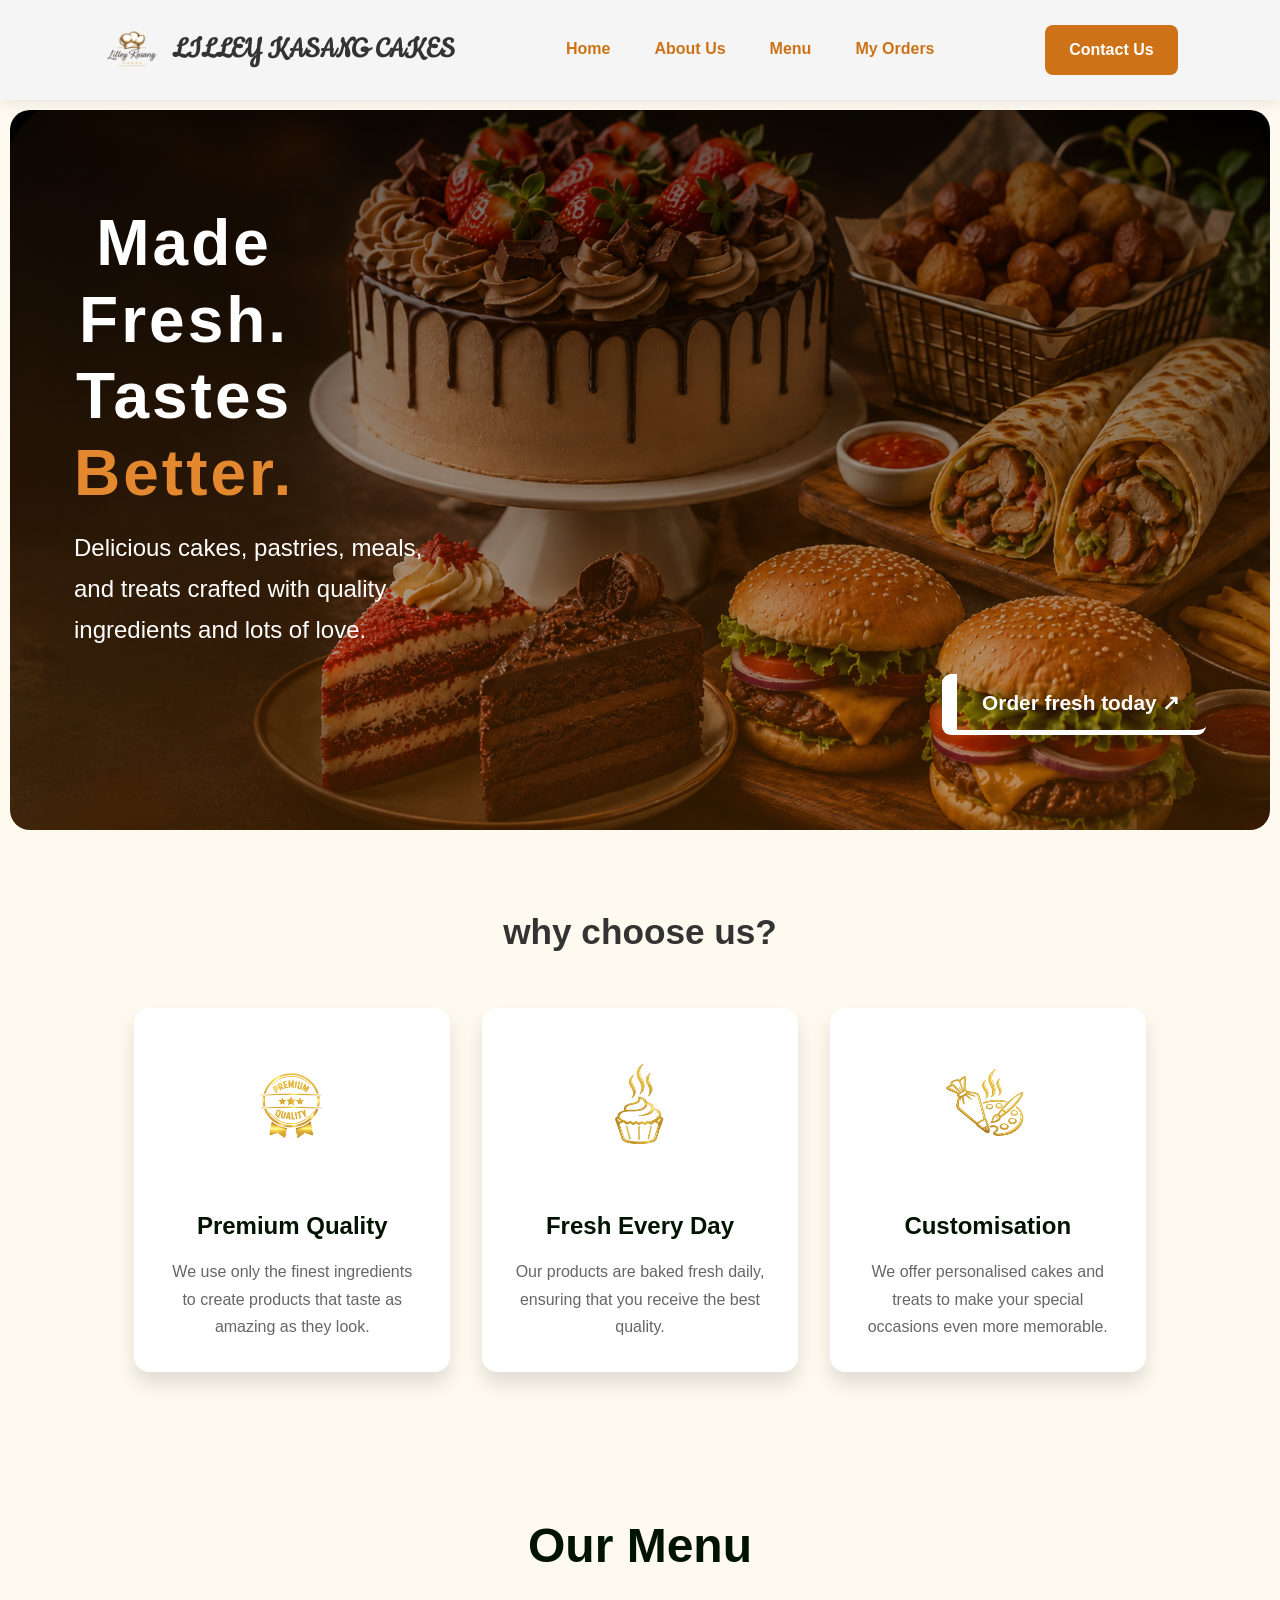
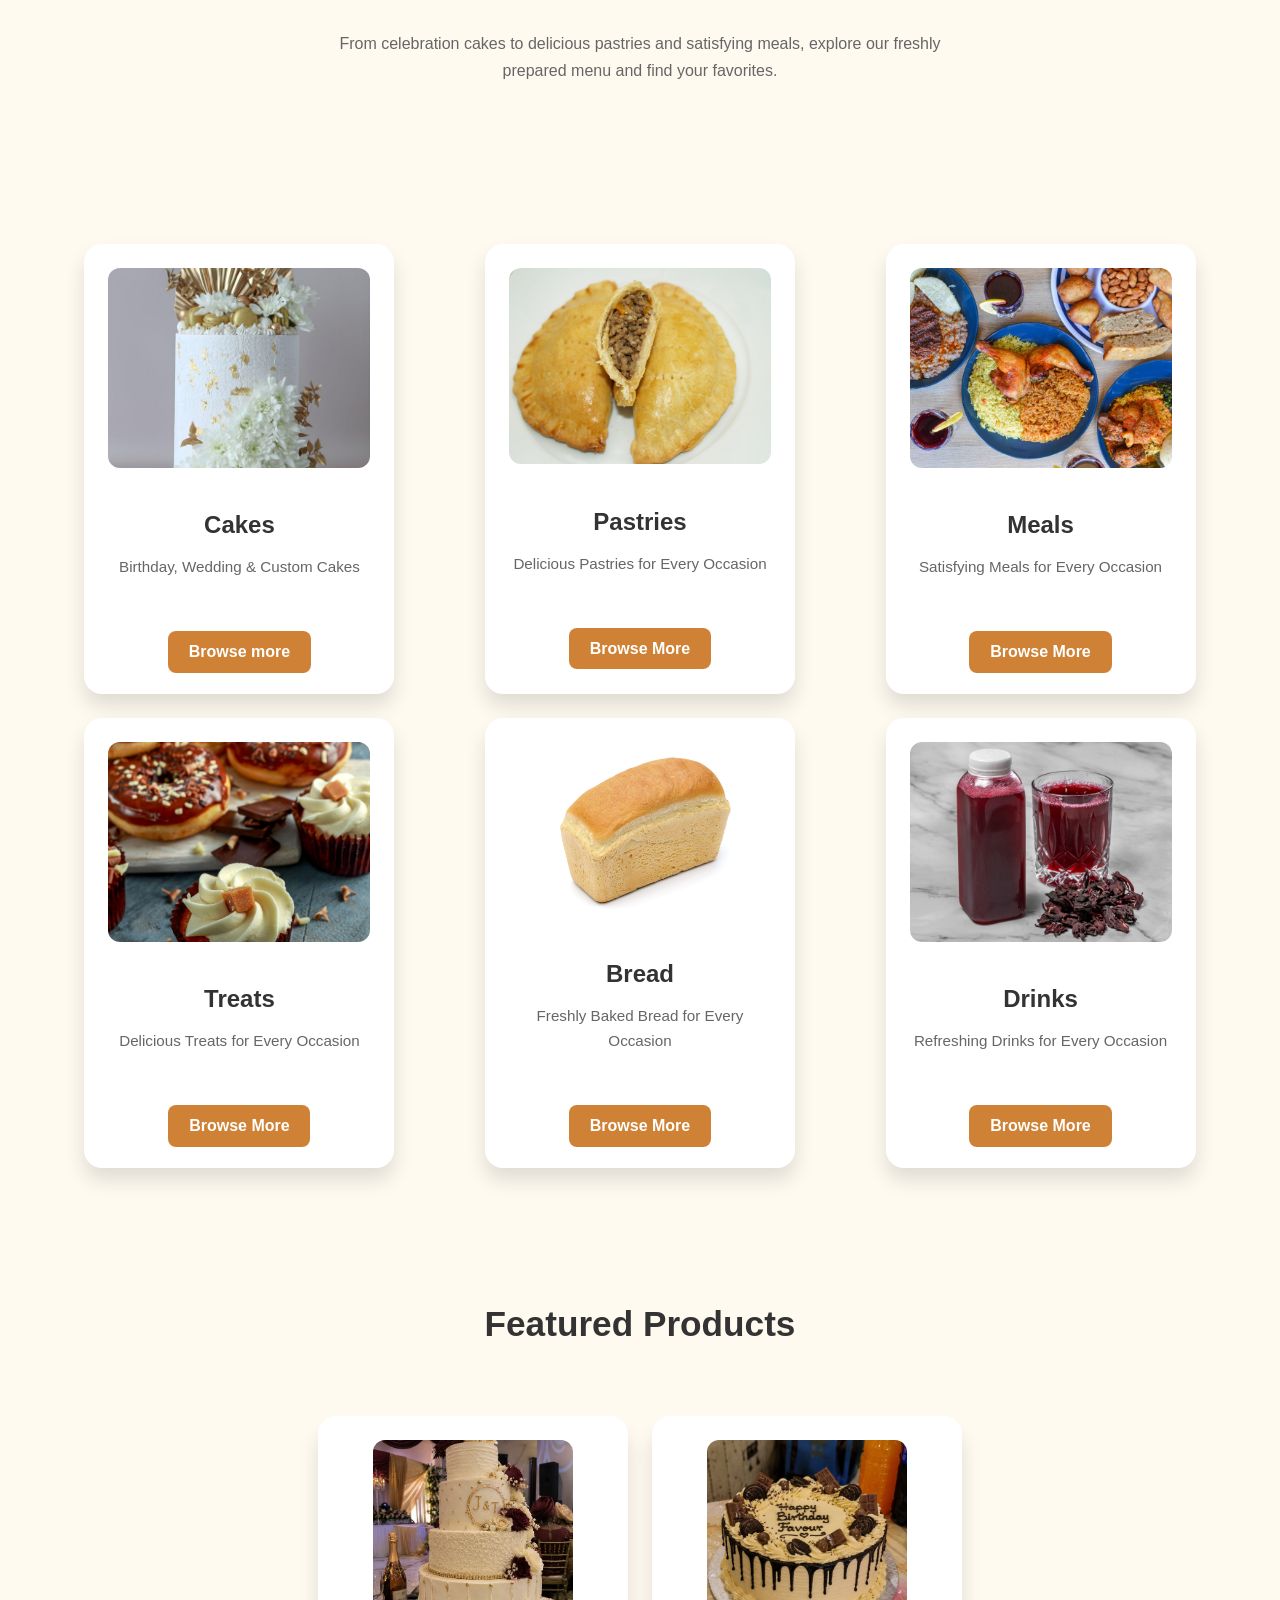
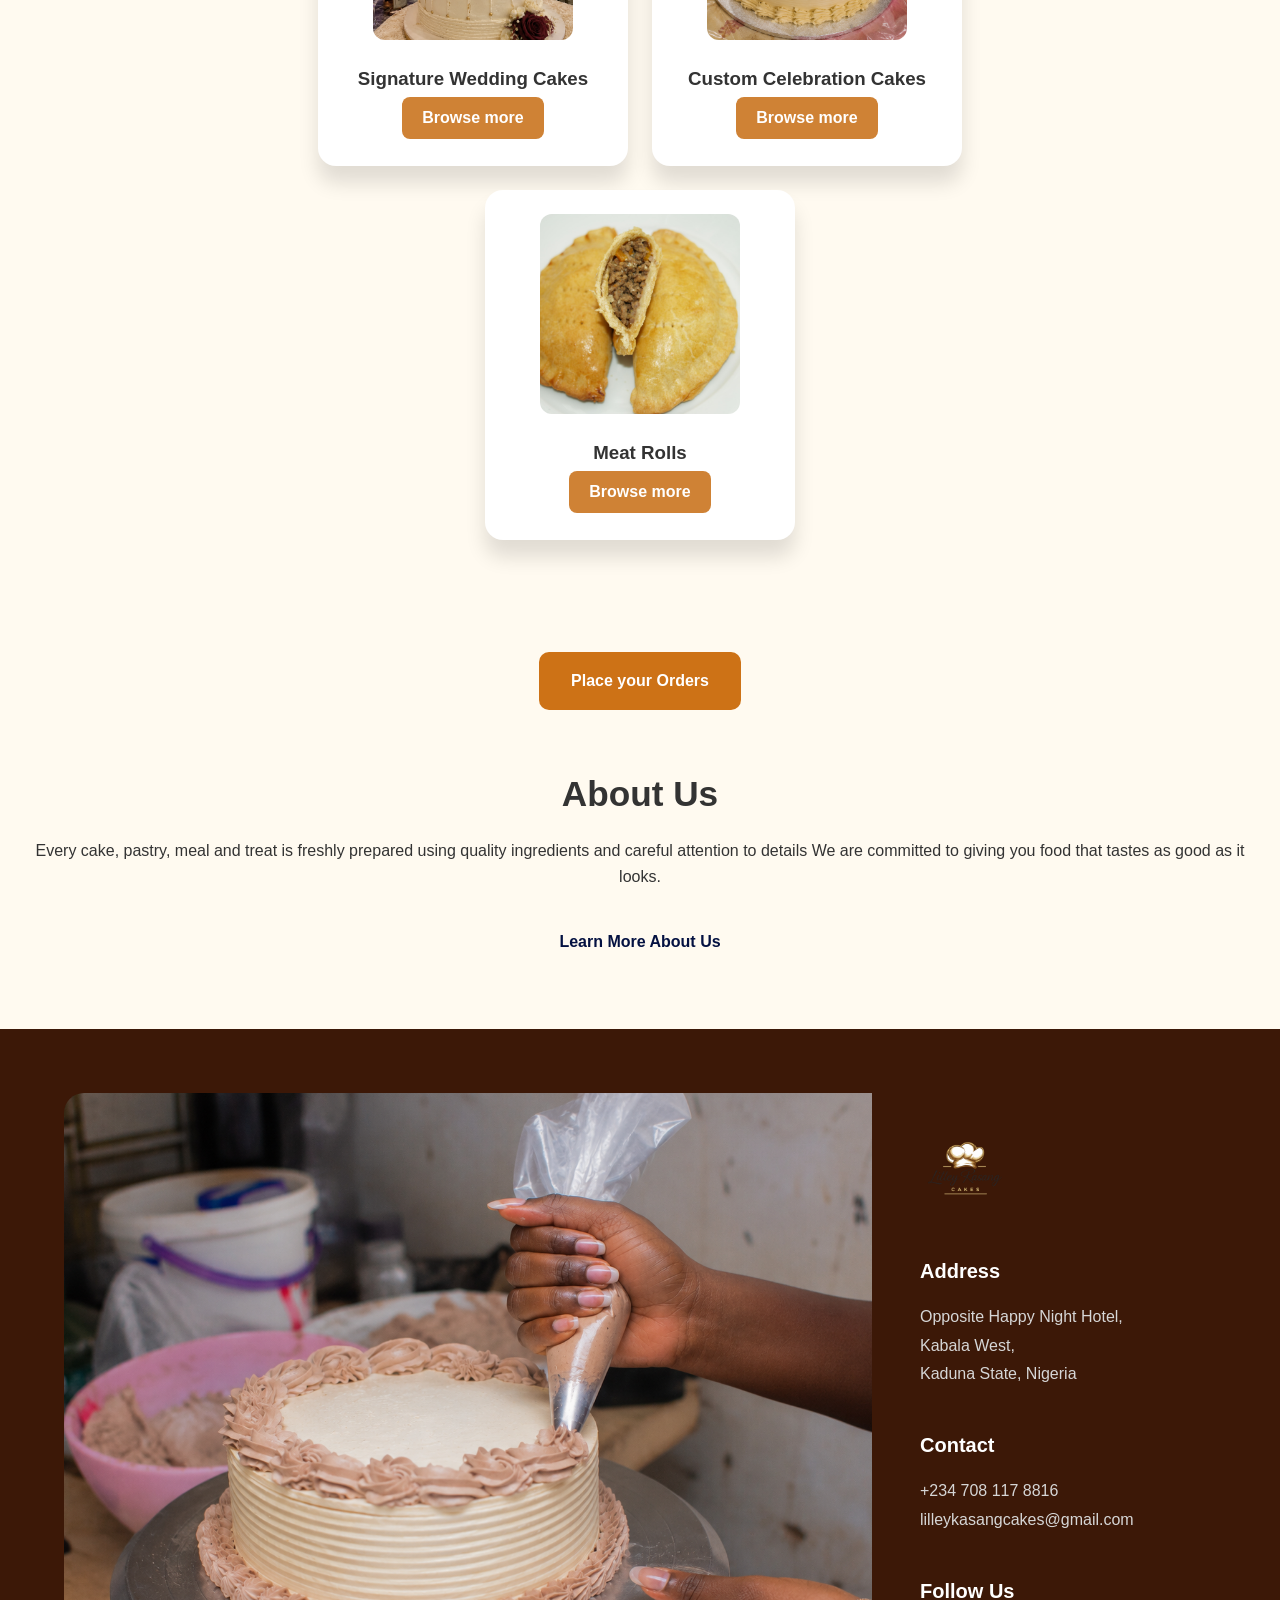
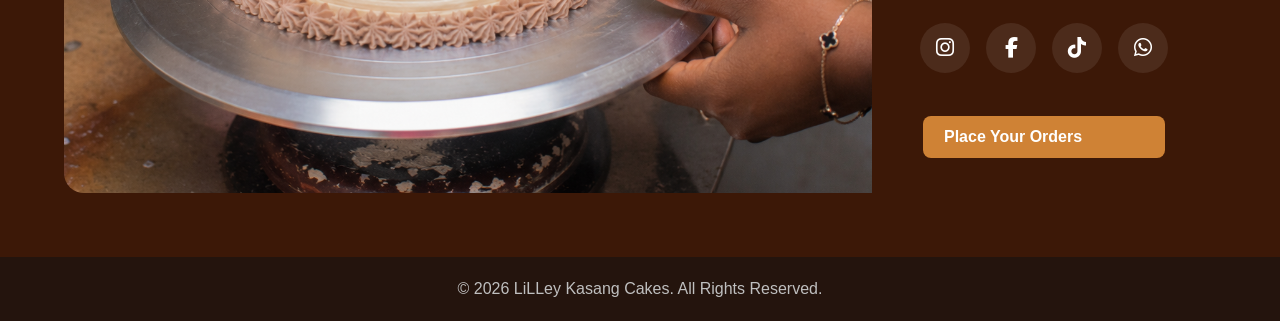
==== index.html @ c2974dcc "updated cart page to include quantity controls and total price display. Fixed image source for meat " ====
<!DOCTYPE html>
<html lang="en">
    <head>
        <link rel="preconnect" href="https://fonts.googleapis.com">
        <link rel="preconnect" href="https://fonts.gstatic.com" crossorigin>
        <link href="https://fonts.googleapis.com/css2?family=Cookie&display=swap" rel="stylesheet">
        <link rel="stylesheet" href="https://cdnjs.cloudflare.com/ajax/libs/font-awesome/6.7.2/css/all.min.css">
        <link rel="stylesheet" href="./style.css">
        <meta charset="UTF-8"/>
        <meta name="viewport" content="width=device-width, initial-scale=1.0"/>
        <title>LiLLey Kasang Cakes</title>
    </head>
    <body>
        <header>
            <nav class="navBar">
                <div class="heading">
                        <img class="logo" src="/logo and images/lilley-kasang logo transparent.png" alt="Lilley Kasang Cakes Logo" id="logo">
                   
                    <h1>LILLEY KASANG CAKES</h1>
                </div>
                <ul class="navList">
                    <li><a href="/index.html" class="nav">Home</a></li>
                    <li><a href="/about.html" class="nav">About Us</a></li>
                    <li><a href="/menu.html" class="nav">Menu</a></li>
                    <li><a href="/cart.html" class="nav">My Orders</a></li>
                </ul>
                <a href="https://wa.me/2347081178816?text=Hello!%20I%20would%20like%20to%20order%20a%20cake." 
   target="_blank" 
   rel="noopener noreferrer" class="headerCta">Contact Us</a>
<button class="hamBurgerMenu" aria-label="Open Menu">
    ☰
</button>
            </nav>
        </header>
        <main>
            <section class="introPage">
                <h2 id="introText" class="heroText">Made<br>Fresh. <br>Tastes<br> <span id="span1">Better.</span></h2>
                <p class="heroText">Delicious cakes, pastries, meals, and treats crafted with quality ingredients and lots of love.</p>
                <a href="/menu.html" id="callToAction" class="toMenu">Order fresh today ↗</a>
            </section>
            <section class="whyUs">
                <h2>why choose us?</h2>
                <div class="whyChooseUs">
                    <div class="chooseUsCard">
                        <img src="logo and images/quality logo.png" alt="Quality Icon" class="icon">
                        <h3>Premium Quality</h3>
                        <p>We use only the finest
                        ingredients to create
                        products that taste as
                        amazing as they look.</p>
                    </div>
                    <div class="chooseUsCard">
                        <img src="/logo and images/freshness logo.png" alt="Freshness Icon" class="icon">
                        <h3>Fresh Every Day</h3>
                        <p>Our products are baked fresh daily, ensuring that you receive the best quality.</p>
                    </div>
                    <div class="chooseUsCard">
                        <img src="/logo and images/Customisation logo.png" alt="Customisation Icon" class="icon">
                        <h3>Customisation</h3>
                        <p>We offer personalised cakes and treats to make your special occasions even more memorable.</p>
                    </div>
                </div>
            </section>            
            <section class="menuSection">
                <h2>Our Menu</h2>
                <p>From celebration cakes to delicious pastries and satisfying meals, explore our freshly prepared menu and find your
                favorites.</p>
                <div class="menuList">
                    <div class="menuCard">
                        <img src="/logo and images/cake image.jpg" alt="Cakes">
                        <h3>Cakes</h3>
                        <p>Birthday, Wedding & Custom Cakes</p>
                        <a href="/notReady.html" class="menuBtn">Browse more</a>
                    </div>
                    <div class="menuCard">
                        <img src="/logo and images/patries image.jpg" alt="Pastries">
                        <h3>Pastries</h3>
                        <p>Delicious Pastries for Every Occasion</p>
                        <a href="/notReady.html" class="menuBtn">Browse More</a>
                    </div>
                    <div class="menuCard">
                        <img src="/logo and images/meals image.jpg" alt="Meals">
                        <h3>Meals</h3>
                        <p>Satisfying Meals for Every Occasion</p>
                        <a href="/notReady.html" class="menuBtn">Browse More</a>
                    </div>
                    <div class="menuCard">
                        <img src="/logo and images/treats image.jpg" alt="Treats">
                        <h3>Treats</h3>
                        <p>Delicious Treats for Every Occasion</p>
                        <a href="/notReady.html" class="menuBtn">Browse More</a>
                    </div>
                    <div class="menuCard">
                        <img src="/logo and images/bread image.jpg" alt="Bread">
                        <h3>Bread</h3>
                        <p>Freshly Baked Bread for Every Occasion</p>
                        <a href="/notReady.html" class="menuBtn">Browse More</a>
                    </div>
                    <div class="menuCard">
                        <img src="/logo and images/drinks image.jpg" alt="Drinks">
                        <h3>Drinks</h3>
                        <p>Refreshing Drinks for Every Occasion</p>
                        <a href="/notReady.html" class="menuBtn">Browse More</a>
                    </div>
                </div>
            </section>
            <section class="featureProducts">
                <h2>Featured Products</h2>
                <div class="featureList">
                    <div class="ftProducts">
                        <img src="/logo and images/custom wedding cake.png" alt="Cakes">
                        <h3>Signature Wedding Cakes</h3>
                        <a href="/notReady.html" class="menuBtn">Browse more</a>
                    </div>
                    <div class="ftProducts">
                        <img src="/logo and images/custom cake.png" alt="Pastries">
                        <h3>Custom Celebration Cakes</h3>
                        <a href="/notReady.html"    class="menuBtn">Browse more</a>
                    </div>
                        <div class="ftProducts">
                        <img src="/logo and images/patries image.jpg" alt="Meals">
                        <h3>Meat Rolls</h3>
                        <a href="/notReady.html" class="menuBtn">Browse more</a>    
                    </div>
                </div>
                <a href="/notReady.html" class="viewMenuBtn">Place your Orders</a>
            </section>
            <section class="about">
                <h2>About Us</h2>
                <p>Every cake, pastry, meal and treat is freshly prepared using quality ingredients and careful attention to details We are committed to giving you food that tastes as good as it looks.</p>
                <a class="about" href="/notReady.html">Learn More About Us</a>
            </section>
        </main>
        <footer class="footer">
            <div class="footerImage">
                <img src="/logo and images/footer img.png" alt="A cake on a turntable being decorated">
            </div>
            <div class="footerContent">
                <div class="footerLogo">
                    <img src="/logo and images/lilley-kasang logo transparent.png" alt="LiLLey Kasang Cakes Logo">
                </div>
                <div class="address">
                    <h3>Address</h3>
                    <p>Opposite Happy Night Hotel,<br>Kabala West,<br>Kaduna State, Nigeria</p>
                </div>
                <div class="contact">
                    <h3>Contact</h3>
                    <p>+234 708 117 8816</p>
                    <p>lilleykasangcakes@gmail.com</p>
                </div>
                <div class="socials">
                    <h3>Follow Us</h3>
                    <div class="socialIcons">
                        <a href="#"><i class="fa-brands fa-instagram"></i></a>
                        <a href="#"><i class="fa-brands fa-facebook-f"></i></a>
                        <a href="#"><i class="fa-brands fa-tiktok"></i></a>
                        <a href="https://wa.me/2347081178816" target="_blank">
                            <i class="fa-brands fa-whatsapp"></i>
                        </a>
                    </div>
                </div>
                <a href="https://wa.me/2347081178816" target="_blank" rel="noopener noreferrer" class="menuBtn">Place Your Orders</a>
            </div>
        </footer>
        <div class="copyright">
            <p>&copy; 2026 LiLLey Kasang Cakes. All Rights Reserved.</p>
        </div>
        <script src="./script.js"></script>
    </body>

</html>
---- style.css ----
*,
*::before,
*::after{
    margin:0;
    padding:0;
    box-sizing:border-box;
}

body{
    font-family:'Segoe UI', Tahoma, Geneva, Verdana, sans-serif;
    background-color:#f5f5f5;
    color:#333;
}


.navBar{
    display:flex;
    justify-content: space-between;
    padding:20px 8%;
    align-items: center;
    position: relative;
    top: 0;
    z-index: 1000;
    background-color: #f5f5f5;
    box-shadow:0 4px 15px rgba(0,0,0,.08);
    
}

.navList{
    display:flex;
    list-style:none;
    gap: 1.25em;
}

.hamBurgerMenu{
    display:none;
    border:none;
    background:none;
    font-size: 2rem;
    color: #cd7216;
}

.heading h1{
  font-family: "Cookie", cursive;
  font-weight: 700;
  font-size: 2rem;
}

.heading{
    display: flex;
    align-items: center;
    gap: 10px;
}



.logo{
    width: 60px;
    height: auto ;
    display: block;
}

a{
    text-decoration:none;
    display: block;
}

h2{
    font-family:'Franklin Gothic Medium', 'Arial Narrow', Arial, sans-serif;
    font-size:2.2rem;
    color:#333333;
    text-align:center;
    margin-bottom:1rem;
}

.nav{
    display:block;
    padding:0.5rem 0.75rem;
    color: #cd7216;
    font-weight:600;
    border-bottom: 2px solid transparent;
    transition: color 0.7s ease,
                border-color 0.5s ease;
}
 .nav:hover{
    color: #de2f2f;
    border-bottom: 2px solid #de2f2f;
}


.nav:active{
    color: #de2f2f;
    border-bottom: 2px solid #de2f2f;
}

.headerCta{
    display:inline-block;
    padding:0.75rem 1.5rem;
    background-color:#cd7216;
    color:#fff;
    border-radius:8px;
    font-weight:600;
    cursor:pointer;
    transition:background-color .3s ease;
}

.headerCta:hover{
    background-color: #723903;
    cursor:pointer;
    transition:all .3s ease;
}

#callToAction{
    display: inline-block;
    align-self: flex-end;
    padding:.7rem 1.6rem;
    color: #fff;
    font-weight: bold;
    font-size:1.3rem ;
    border-left:15px solid #fff;
    border-bottom:5px solid #fff;
    border-radius: 9px;
    background-color: transparent;
    transition: all 0.3s ease;
}

#callToAction:hover{
    color: #d49114;
    border-left:15px solid #d39d38;
    border-bottom:5px solid #a5700e;
}


#introText{
    font-size: 4em;
    font-weight: bold;
    margin-bottom: 1rem;
    line-height: 1.2;
    letter-spacing: 3px;
}

.heroText{
    color: #fff;
    font-size: 1.5rem;
    margin-bottom: 1.5rem;
    line-height: 1.7;
    max-width: 350px;
}

.introPage span{
    color: #e3882e;
    font-weight: bold;
}

.introPage{
    display: flex;
    flex-direction: column;
    margin: 10px;
    background-image: linear-gradient(rgba(0, 0, 0, 0.6), rgba(122, 63, 5, 0.4)), 
                    url('/logo and images/hero image.png');
    background-size: cover;
    background-repeat: no-repeat;
    background-position: center;
    min-height: 80vh;
    color: #f5f5f5;
    border-radius: 20px;
    padding: 4rem;
    box-sizing: border-box;
    align-items: flex-start;
    justify-content: center;
}


.whyChooseUs{
    padding:2rem;
    display: flex;
    flex-wrap: wrap;
    justify-content: center;
    gap: 2rem;
    max-width: 1200px;
    margin: 0 auto;
}

.chooseUsCard{
    display:flex;
    flex-direction:column;
    align-items:center;
    flex:1 1 300px;
    min-height:300px;
    border-radius:15px;
    background:#ffffff;
    box-shadow:0 12px 20px rgba(0,0,0,.12);
    text-align:center;
    padding:2rem;
    transition: transform 0.3s ease, box-shadow 0.3s ease;
}

.chooseUsCard:hover{
    transform: translateY(-8px);
    box-shadow: 0 15px 35px rgba(201, 108, 14, 0.15);
}

.whyUs{
    background-color: #fffaf0;
    padding: 4rem 8%;
    text-align: center;
}

.whyUs h3{
    margin:1rem 0;
    font-size:3rem;
    margin-bottom:.8rem;
    color: rgb(1, 20, 1);
}

.icon{
    width: 200px;
    height:auto;
    object-fit:contain;
    margin-bottom:1.1rem;
}

.chooseUsCard h3{
    margin:1rem 0;
    font-size:1.5rem;
margin-bottom:.8rem;
}

.chooseUsCard p{
    font-size:1rem;
    line-height:1.7;
    color:#666666;
    max-width: 260px;
}


.menuSection{display: flex;
    flex-direction: column;
    justify-content: center;
    padding: 1.5rem 10%;
    gap: 2rem;
    margin: auto;
    text-align: center;
    align-items: center;
}

.menuSection h2{
    margin:1rem 0;
    font-size:3rem;
    margin-bottom:.8rem;
    color: rgb(1, 20, 1);
}

.menuList{
    display: flex;
    justify-content: space-around;
    align-items: center;
    flex-wrap: wrap;
    padding:5rem 5%;
    width: 100vw;
    height: auto;
    gap: 1.5rem;
    background-color:#fffaf0;
}

.menuCard{
    display:flex;
    flex-direction:column;
    align-items:center;
    height:450px;
    min-height: 300px;
    border-radius:18px;
    background:#ffffff;
    flex:1 1 300px;
    max-width:310px;
    overflow: hidden;
    cursor: pointer;
    box-shadow:0 12px 20px rgba(0,0,0,.12);
    text-align:center;
    flex-grow: 1;
    padding:1.5rem;
    transition: transform 0.4s ease, box-shadow 0.4s ease;
}

.menuCard h3{
    font-size:1.5rem;
    font-weight:700;
    color:#333333;
    margin:1.2rem 0 0.6rem;
}

.menuCard p{
    font-size:0.95rem;
    line-height:1.4;
    color:#666666;
    flex-grow:1;
}

.menuBtn{
    display:inline-block;
    align-items: center;
    padding:.5rem 1.3rem;
    background-color:#cf8235;
    color:#ffffff;
    border-radius:8px;
    font-weight:600;
    margin: .2rem;
    transition:
        background-color .3s ease,
        transform .3s ease;
}

.menuCard:hover{
    transform: translatey(-8px);
    box-shadow: 0 2px 29px rgba(185, 83, 10, 0.15);
}

.menuBtn:hover{
    background-color:#723903;
    transform:translateY(-2px);
}

.menuCard img{
    width: 100%;
    height: 200px;
    object-fit:cover;
    margin-bottom:1.2rem;
    border-radius: 12px;
}

.menuSection p{
    max-width:650px;
    margin:0 auto 3rem;
    text-align:center;
    color:#666666;
    line-height:1.7;
}

.featureList{
    display: flex;
    flex-wrap: wrap;
    justify-content: center;
    align-items: center;
    text-align: center;
    padding: 1.5rem 8%;
    gap: 1.5rem;
}

.featureList h2{
    margin:1rem 0;
    font-size:3rem;
    margin-bottom:.8rem;
    color: rgb(1, 20, 1);
}

.featureProducts{
    display: flex;
    flex-direction: column;
    flex-wrap: wrap;
    justify-content: space-around;
    align-items: center;
    text-align: center;
    padding: 1.5rem 8%;
    gap: 1.5rem;
}

.ftProducts{
    display:flex;
    flex-direction:column;
    align-items:center;
    min-height:300px;
    border-radius:18px;
    background:#ffffff;
    flex:1 1 300px;
    max-width:310px;
    box-shadow:0 17px 20px rgba(0,0,0,.12);
    text-align:center;
    padding: 1.5rem;
    transition: transform 0.3s ease, box-shadow 0.3s ease;
}

.ftProducts img{
    width: 100%;
    height:200px;
    max-width: 200px;
    object-fit:cover;
    margin-bottom:1.5rem;
    border-radius: 12px;
}

.ftProducts:hover{
    transform: translateY(-8px);
    box-shadow:0 0 20px 7px rgba(207, 111, 14, 0.15);
}

.viewMenuBtn{
    display:block;
    width:fit-content;
    margin:4rem auto 0;
    padding:1rem 2rem;
    background-color:#cd7216;
    color:#ffffff;
    border-radius:10px;
    font-weight:600;
    transition:
        background-color .3s ease,
        transform .3s ease;
}

.viewMenuBtn:hover{
    background-color:#723903;
    transform:translateY(-2px);
}

.about{
    display:flex;
    flex-direction: column;
    justify-content: center;
    text-align: center;
    align-items: center;
    margin: 2rem;
}

.about a{
    display:block;
    padding:0.5rem 0.75rem;
    color: #041141;
    font-weight:600;
    border-bottom: 2px solid transparent;
    transition: color 0.7s ease,
                border-color 0.5s ease;

}

.about a:hover{
    border-bottom: 1.5px solid rgb(13, 13, 155);
    color: rgb(13, 13, 155);
}

footer{
    display: flex;
    background-color:#3c1807;
    color:#ffffff;
    padding:4rem;

}

.footerimg{
    flex: 1;
}

.footerContent{
    flex:1;
    padding:2rem 3rem;
     display:flex;
    flex-direction:column;
}

.footerContent h3{
    font-size:1.25rem;
    font-weight:600;
    margin-bottom:1rem;
    color:#ffffff;
}

.footerContent p{
    color:#d6d6d6;
    line-height:1.8;
    font-size:1rem;
}

.footerLogo img{
    width:90px;
    height:auto;
    display:block;
    margin-bottom:2.5rem;
}

.address,
.contact,
.socials{
    margin-bottom:2.5rem;
}

.footerImage img{
    width:100%;
    height:100%;
    object-fit:cover;
    display:block;
    border-radius:20px 0 0 20px;
}

.footerBtn{
    margin-top:1rem;
}

.socialIcons{
    display:flex;
    gap:1rem;
}

.socialIcons a{
    width:50px;
    height:50px;
    display:flex;
    justify-content:center;
    align-items:center;
    background-color:#ffffff15;
    border-radius:50%;
    color:#ffffff;
    font-size:1.3rem;
    transition:
        background-color .8s ease,
        transform .8s ease,
        color .8s ease;
}
.socialIcons a:hover{
    color:#cd7216;
    transform:translateY(-3px);
}

.copyright{
    background-color:#24140d;
    color:#bfbfbf;
    text-align:center;
    padding:1.2rem;
}

@media (max-width:900px){

    .footer{
        flex-direction:column;
    }

    .footerImage,
    .footerContent{
        width:100%;
    }

    .footerImage img{
        border-radius:20px 20px 0 0;
    }

    .footerContent{
        text-align:center;
        align-items:center;
    }

    .socialIcons{
        justify-content:center;
    }

    .heading h1{
  font-family: "Cookie", cursive;
  font-weight: 700;
  font-size: 1.7rem;

}}

@media (max-width:768px){
    .hamBurgerMenu{display: block;
    }

    .headerCta{
        display:none;
    }

   .navList{
    display: flex;
    flex-direction: column;
    position: absolute;
    font-size: 1em;
    top: 100%;
    right: 4%;
    width: 40%;
    background: #f5f5f5;
    padding: 1rem 0;
    box-shadow: 0 10px 25px rgba(0,0,0,.12);
    opacity: 0;
    visibility: hidden;
    transform: translateY(-70px);
    transition: opacity .7s ease,
                transform .7s ease,
                visibility .7s ease;
}

    .navBar{position: relative;
    }

    .navList.menuOpen{
    visibility: visible;
    opacity: 1;
    transform: translateY(0);
}

.navList.menuOpen .nav{
    display:block;
    width:100%;
    padding:1rem 1.5rem;
    border-bottom:none;
    transition: background-color .7s ease;
}

.navList.menuOpen .nav:hover{
    background:#969090;
}

.heading h1{
  font-family: "Cookie", cursive;
  font-weight: 700;
  font-size: 1.5rem;

}}

@media (max-width:400px){
    .heading h1{
  font-family: "Cookie", cursive;
  font-weight: 700;
  font-size: 1.2rem;
}

.logo{
    width: 50px;
    height: auto ;
    display: block;
}}

/* menu section */

.menuHero{
    text-align: center;
    padding: 4rem 1rem 2rem;
}

.menuHero h1{
    font-size: 3rem;
    margin-bottom: 1rem;
}

.menuHero p{
    max-width: 600px;
    margin: 0 auto;
}

.menuSearch{
    display: flex;
    justify-content: center;
    padding: 1rem;
}

#searchBox{
    width: 100%;
    max-width: 600px;
    padding: 1rem;
    border: 1px solid #ccc;
    border-radius: 10px;
    font-size: 1rem;
}

.categories{
    display: flex;
    justify-content: center;
    gap: .7rem;
    flex-wrap: wrap;
    padding: 1rem;
}

.category{
    border: none;
    background: #f5f5f5;
    padding: .7rem 1.2rem;
    border-radius: 20px;
    cursor: pointer;
    font-size: 1rem;
}

.activeCategory{
    background: #cd7216;
    color: white;
}

.products{
    display: grid;
    grid-template-columns: repeat(3, 1fr);
    gap: 1.5rem;
    padding: 2rem;
    max-width: 1200px;
    margin: 0 auto;
}

.productCard{
    background: white;
    border-radius: 12px;
    overflow: hidden;
    box-shadow: 0 5px 20px rgba(0,0,0,.08);
    transition: transform .5s ease,
                box-shadow .5s ease;

}

.productCard:hover{
    transform: translateY(-4px);
    box-shadow: 0 8px 25px rgba(0,0,0,.12);
}

.productCard.hidden{
    display: none;
}

.addToCart{
    transition: transform .2s ease,
                background-color .2s ease;
}

.addToCart:hover{
    transform: scale(.98);
    background-color: #de2f2f;
}

.productCard img{
    width: 100%;
    height: 220px;
    max-height: 220px;
    object-fit: cover;
    display: block; transition: transform .5s ease;
}

.productCard:hover img{
    transform: scale(1.03);
}

.productInfo{
    padding: 1.2rem;
}

.productInfo h3{
    margin: 0 0 .5rem;
    font-size: 1.2rem;
}

.productInfo p{
    margin: 0;
    line-height: 1.5;
    font-size: .95rem;
}

.productPrice{
    display: block;
    font-weight: bold;
    margin: 1rem 0;
    font-size: 1.1rem;
}

.addToCart{
    width: 100%;
    padding: .8rem;
    border: none;
    border-radius: 6px;
    background: #cd7216;
    color: white;
    cursor: pointer;
}

@media (max-width: 900px){
    .products{
        grid-template-columns: repeat(2, 1fr);
    }
}

@media (max-width: 600px){
    .products{
        grid-template-columns: 1fr;
    }
}


/* About section */
    *,*::before,*::after {
        margin: 0;
        padding: 0;
        box-sizing: border-box;
    }

    body {
        font-family: 'Segoe UI', Tahoma, Geneva, Verdana, sans-serif;
        background-color: #fffaf0;
        color: #333333;
        line-height: 1.6;
    }

    .hero {
        background-color: #ffffff;
        padding: 4rem 8% 3rem;
        text-align: center;
        border-bottom: 2px solid #f3d4a0;
    }

    .hero h1 {
        font-size: 2.5rem;
        color: #cd7216;
        margin-bottom: 0.5rem;
    }

    .hero p {
        font-size: 1.15rem;
        color: #555555;
        max-width: 650px;
        margin: 0 auto;
        font-weight: 500;
    }

    .stats-bar {
        background-color: #cd7216;
        color: #ffffff;
        padding: 2.5rem 8%;
    }

    .stats-grid {
        display: flex;
        flex-wrap: wrap;
        justify-content: space-around;
        align-items: center;
        max-width: 1100px;
        margin: 0 auto;
        gap: 2rem;
        text-align: center;
    }

    .stat-item h2 {
        font-size: 2.5rem;
        font-weight: 800;
        margin-bottom: 0.2rem;
    }

    .stat-item p {
        font-size: 0.95rem;
        text-transform: uppercase;
        letter-spacing: 1px;
        opacity: 0.9;
    }

    .story-section {
        padding: 4rem 8%;
        max-width: 1100px;
        margin: 0 auto;
    }

    .story-container {
        display: flex;
        flex-wrap: wrap;
        gap: 3rem;
        align-items: center;
    }

    .story-content {
        flex: 1 1 450px;
    }

    .story-content h2 {
        font-size: 2rem;
        color: #cd7216;
        margin-bottom: 1rem;
    }

    .story-content p {
        margin-bottom: 1.2rem;
        color: #444444;
        font-size: 1.05rem;
    }

    .founder-badge {
        background-color: #ffffff;
        padding: 1.5rem;
        border-radius: 12px;
        border-left: 5px solid #cd7216;
        box-shadow: 0 8px 20px rgba(0, 0, 0, 0.05);
        margin-top: 1.5rem;
    }

    .founder-badge h4 {
        color: #cd7216;
        font-size: 1.1rem;
    }

    .founder-badge span {
        font-size: 0.85rem;
        color: #777;
        text-transform: uppercase;
    }

    .features-section {
        background-color: #ffffff;
        padding: 4rem 8%;
        border-top: 2px solid #f3d4a0;
        border-bottom: 2px solid #f3d4a0;
    }

    .features-section h2 {
        text-align: center;
        font-size: 2rem;
        color: #333333;
        margin-bottom: 2.5rem;
    }

    .features-grid {
        display: flex;
        flex-wrap: wrap;
        justify-content: center;
        gap: 2rem;
        max-width: 1100px;
        margin: 0 auto;
    }

    .feature-card {
        flex: 1 1 300px;
        background-color: #fffaf0;
        padding: 2rem;
        border-radius: 12px;
        border: 1px solid #f3d4a0;
        transition: transform 0.3s ease;
    }

    .feature-card:hover {
        transform: translateY(-5px);
    }

    .feature-card h3 {
        color: #cd7216;
        margin-bottom: 0.75rem;
    }

    .location-section {
        padding: 4rem 8%;
        text-align: center;
    }

    .location-box {
        background-color: #ffffff;
        max-width: 600px;
        margin: 0 auto;
        padding: 2.5rem;
        border-radius: 16px;
        border: 2px solid #f3d4a0;
        box-shadow: 0 10px 25px rgba(205, 114, 22, 0.1);
    }

    .location-box h2 {
        color: #cd7216;
        margin-bottom: 0.75rem;
    }

    .address-text {
        font-size: 1.1rem;
        font-weight: 600;
        color: #333;
        margin: 1rem 0;
    }

    .btn-home {
        display: inline-block;
        margin-top: 1.5rem;
        padding: 0.85rem 2rem;
        background-color: #cd7216;
        color: #ffffff;
        text-decoration: none;
        border-radius: 10px;
        font-weight: 600;
        transition: background-color 0.3s ease;
    }

    .btn-home:hover {
        background-color: #723903;
    }

.ordersPage {
    width: 90%;
    max-width: 1000px;
    margin: 0 auto;
    padding: 3rem 0;
}

.ordersPage > h2 {
    margin-bottom: 2rem;
    font-size: 2rem;
}

.orderList {
    margin-bottom: 2rem;
}

.emptyCart {
    text-align: center;
    padding: 4rem 1rem;
    font-size: 1.2rem;
    background: #f5f5f5;
    border-radius: 10px;
}

@media (max-width: 768px) {
    .ordersPage {
    width: 90%;
    padding: 2rem 0;
}

.ordersPage > h2 {
    font-size: 1.6rem;
}
}

.quantityControls {
    display: flex;
    align-items: center;
    gap: 0.5rem;
    margin: 1rem 0;
}

.quantityControls button {
    width: 34px;
    height: 34px;
    border: 1px solid #cd7216;
    background: transparent;
    color: #cd7216;
    font-size: 1.2rem;
    cursor: pointer;
    border-radius: 5px;
    display: flex;
    align-items: center;
    justify-content: center;
    transition: background 0.2s ease, color 0.2s ease;
}

.quantityControls span {
    min-width: 30px;
    text-align: center;
    font-weight: 600;
    font-size: 1rem;
}

.removeItem {
    border: none;
    background: transparent;
    color: #de2f2f;
    cursor: pointer;
    font-size: 0.9rem;
    padding: 0;
    transition: opacity 0.2s ease;
}

.quantityControls button:hover {
    background: #cd7216;
    color: #fff;
}

.removeItem:hover {
    opacity: 0.7;
    text-decoration: underline;
}

.orderItem {
    display:flex;
    flex-direction:column;
    align-items:center;
    justify-content:space-between
    align-items: center;
    gap: 1.5rem;
    padding: 1.2rem;
    margin: 1.5rem;
    background: #f5f5f5;
    border-radius: 10px;
}

.orderItem p {
    margin: 0;
    font-weight: 600;
}

.cartTotal {
    display: flex;
    justify-content: flex-end;
    margin-top: 2rem;
    padding: 1.2rem 0;
    border-top: 1px solid #ddd;
}

.cartTotal h3 {
    margin: 0;
    font-size: 1.5rem;
    font-weight: 700;
}

.cartMain{
    display:flex;
    flex-direction:column;
    align-items:center;
    justify-content:center;
    box-shadow: 0 0 20px 15px rgba(0, 0, 0, 0.05);
    width:80%;
    max-width:900px;
    padding:2rem 8%;
    margin:2rem auto;
}
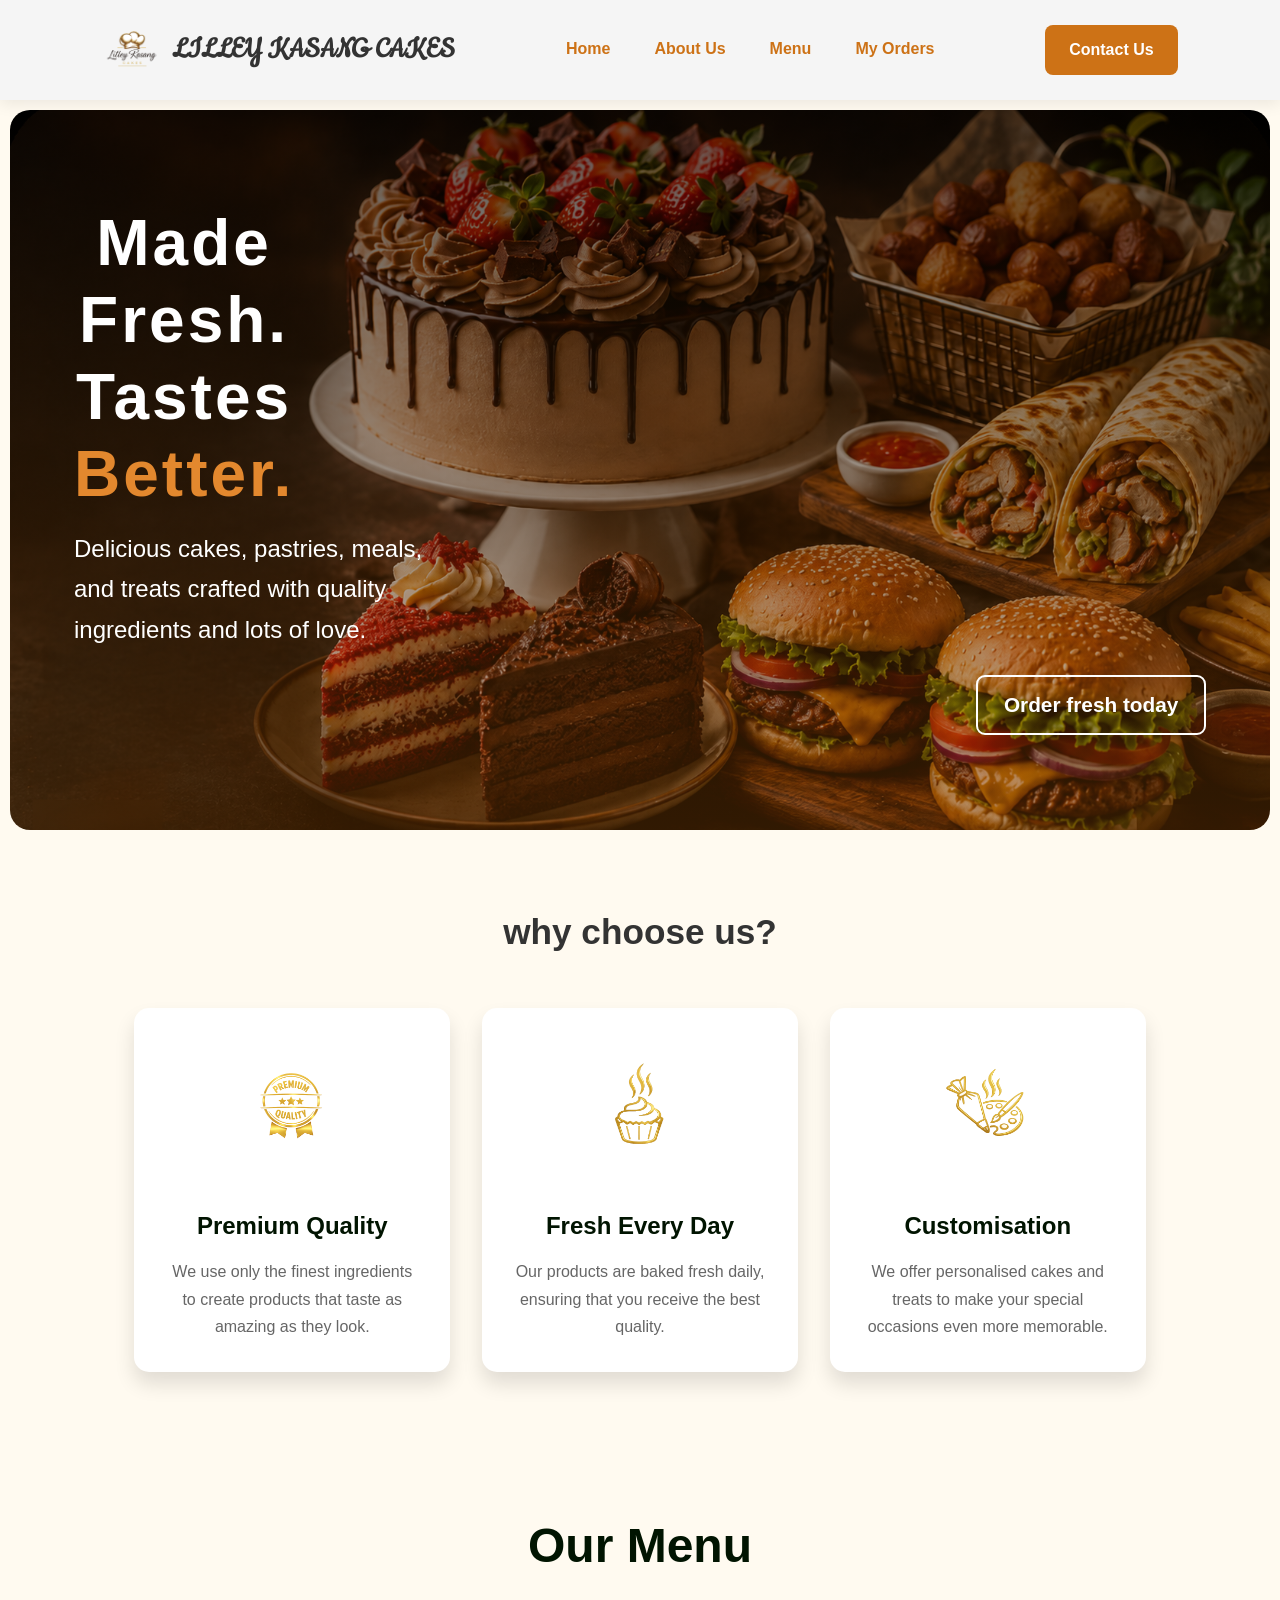
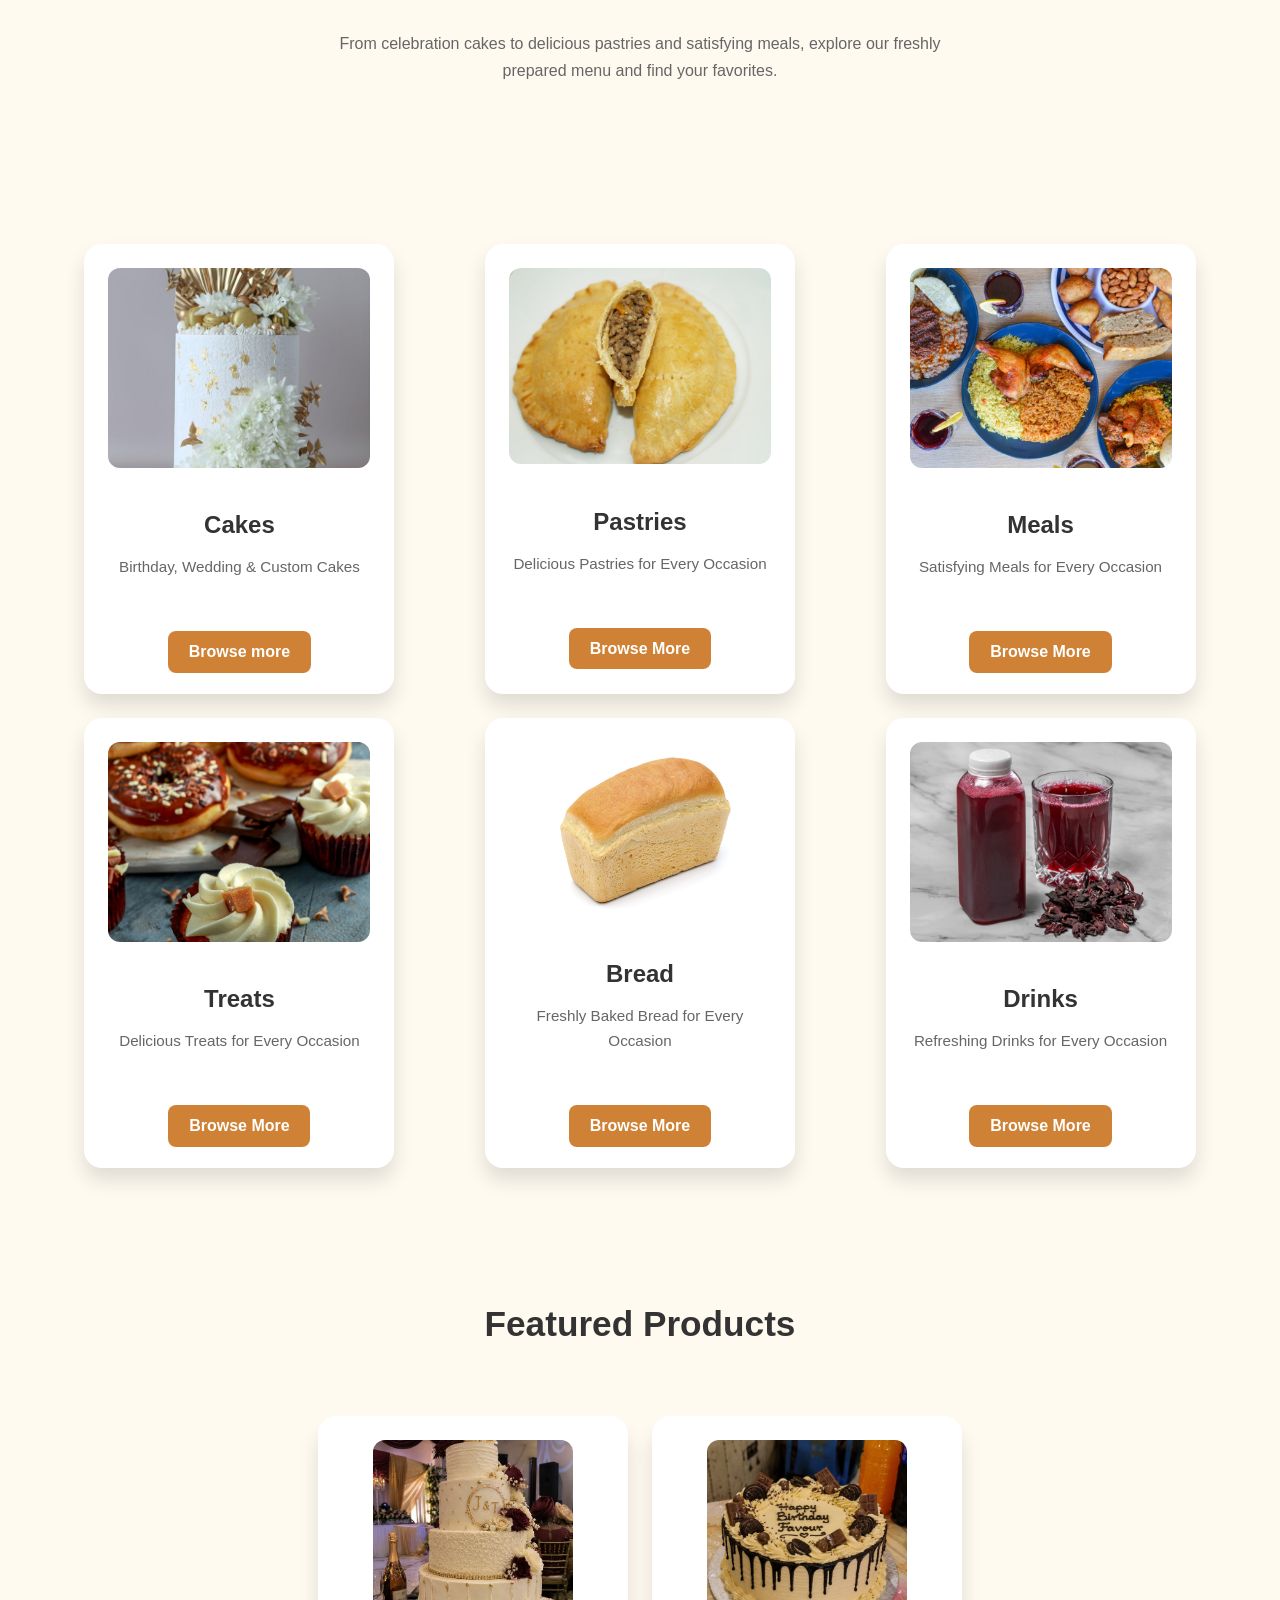
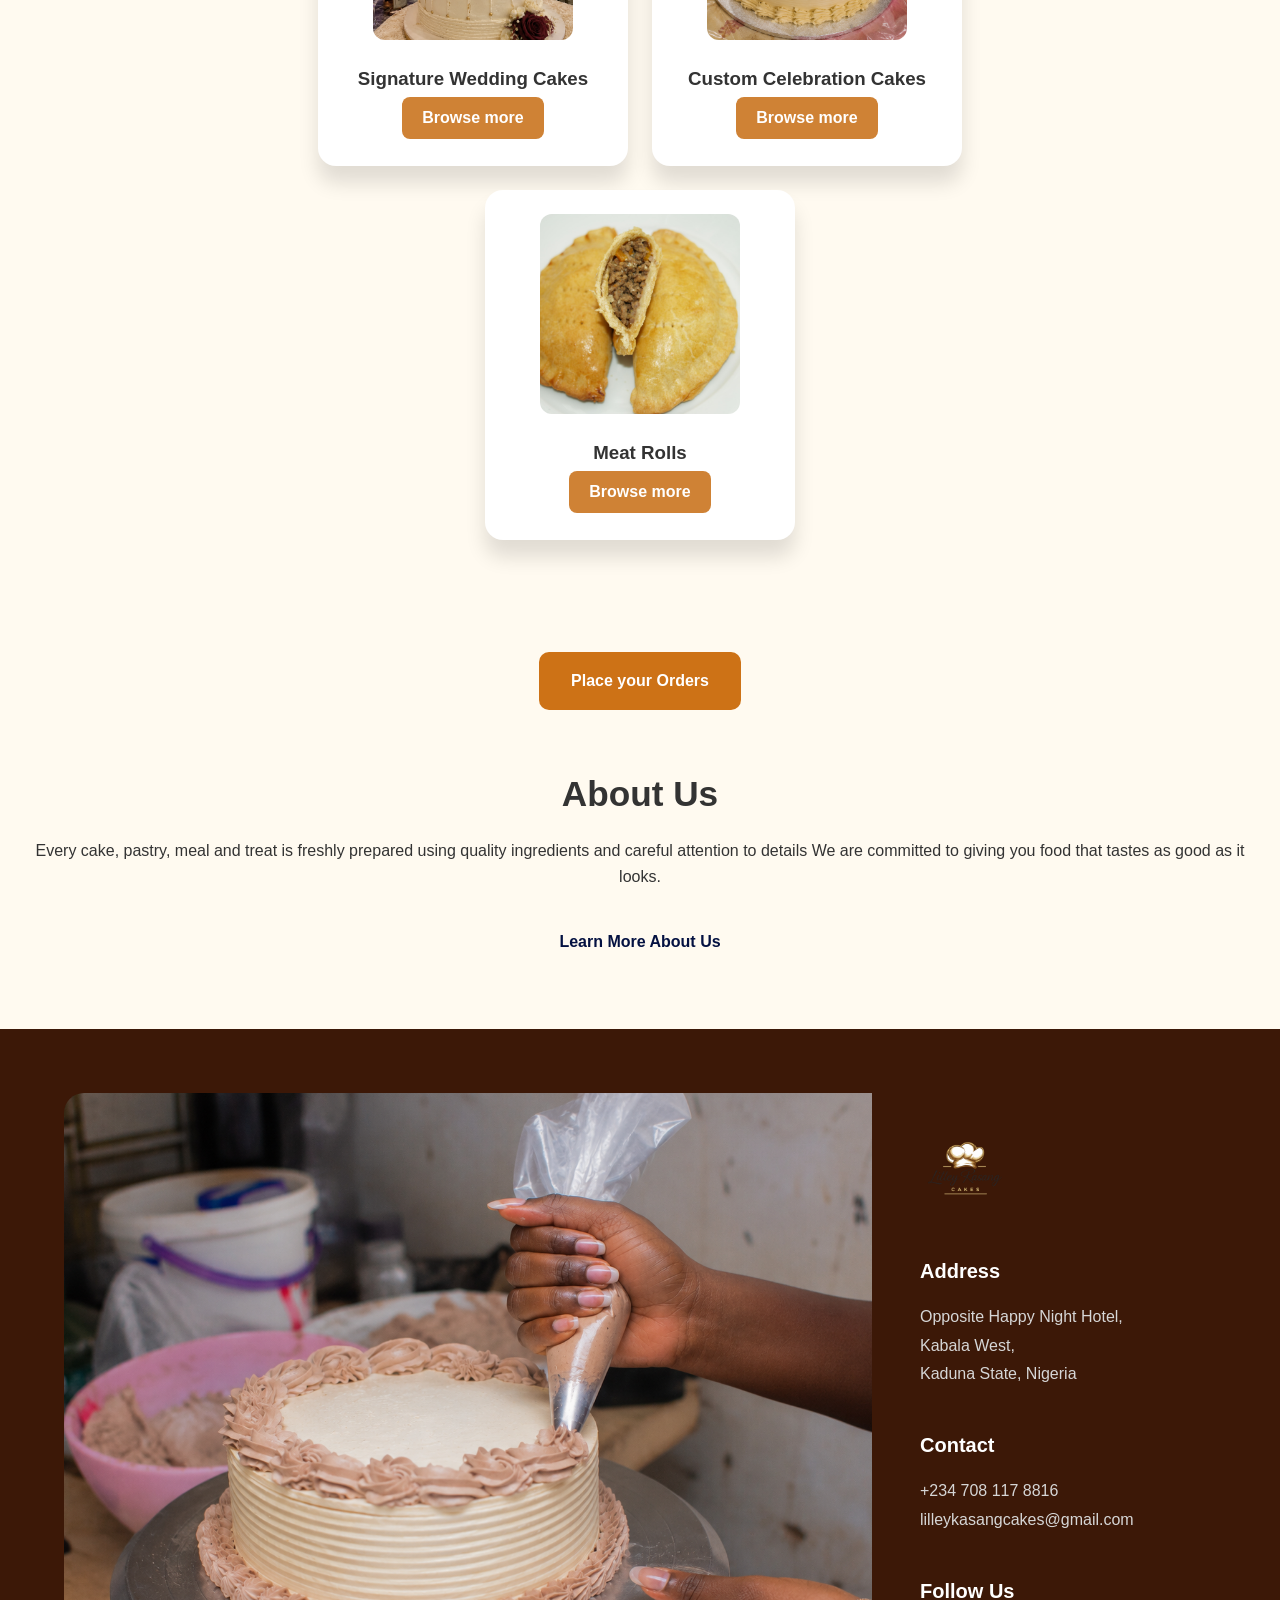
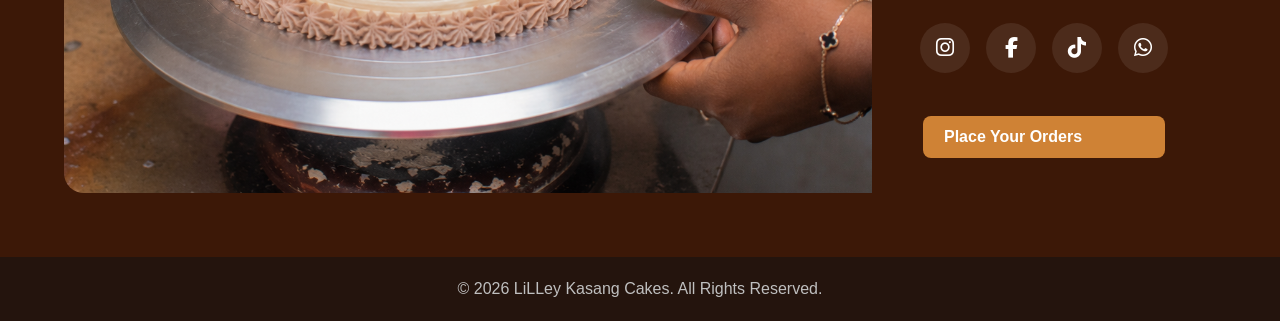
==== commit a1c7940c: "updated hero page and menu page with new styles and content. Adjusted layout and improved responsive" ====
--- a/index.html
+++ b/index.html
@@ -36,7 +36,7 @@
             <section class="introPage">
                 <h2 id="introText" class="heroText">Made<br>Fresh. <br>Tastes<br> <span id="span1">Better.</span></h2>
                 <p class="heroText">Delicious cakes, pastries, meals, and treats crafted with quality ingredients and lots of love.</p>
-                <a href="/menu.html" id="callToAction" class="toMenu">Order fresh today ↗</a>
+                <a href="/menu.html" id="callToAction" class="toMenu">Order fresh today</a>
             </section>
             <section class="whyUs">
                 <h2>why choose us?</h2>
--- a/style.css
+++ b/style.css
@@ -112,22 +112,19 @@
 
 #callToAction{
     display: inline-block;
+    border:2px solid #fff;
     align-self: flex-end;
     padding:.7rem 1.6rem;
     color: #fff;
     font-weight: bold;
     font-size:1.3rem ;
-    border-left:15px solid #fff;
-    border-bottom:5px solid #fff;
     border-radius: 9px;
-    background-color: transparent;
     transition: all 0.3s ease;
 }
 
 #callToAction:hover{
     color: #d49114;
-    border-left:15px solid #d39d38;
-    border-bottom:5px solid #a5700e;
+    border:2px solid #cd7216;
 }
 
 
@@ -555,7 +552,8 @@
   font-weight: 700;
   font-size: 1.7rem;
 
-}}
+}
+}
 
 @media (max-width:768px){
     .hamBurgerMenu{display: block;
@@ -719,7 +717,7 @@
 
 .productCard img{
     width: 100%;
-    height: 220px;
+    height: 250px;
     max-height: 220px;
     object-fit: cover;
     display: block; transition: transform .5s ease;
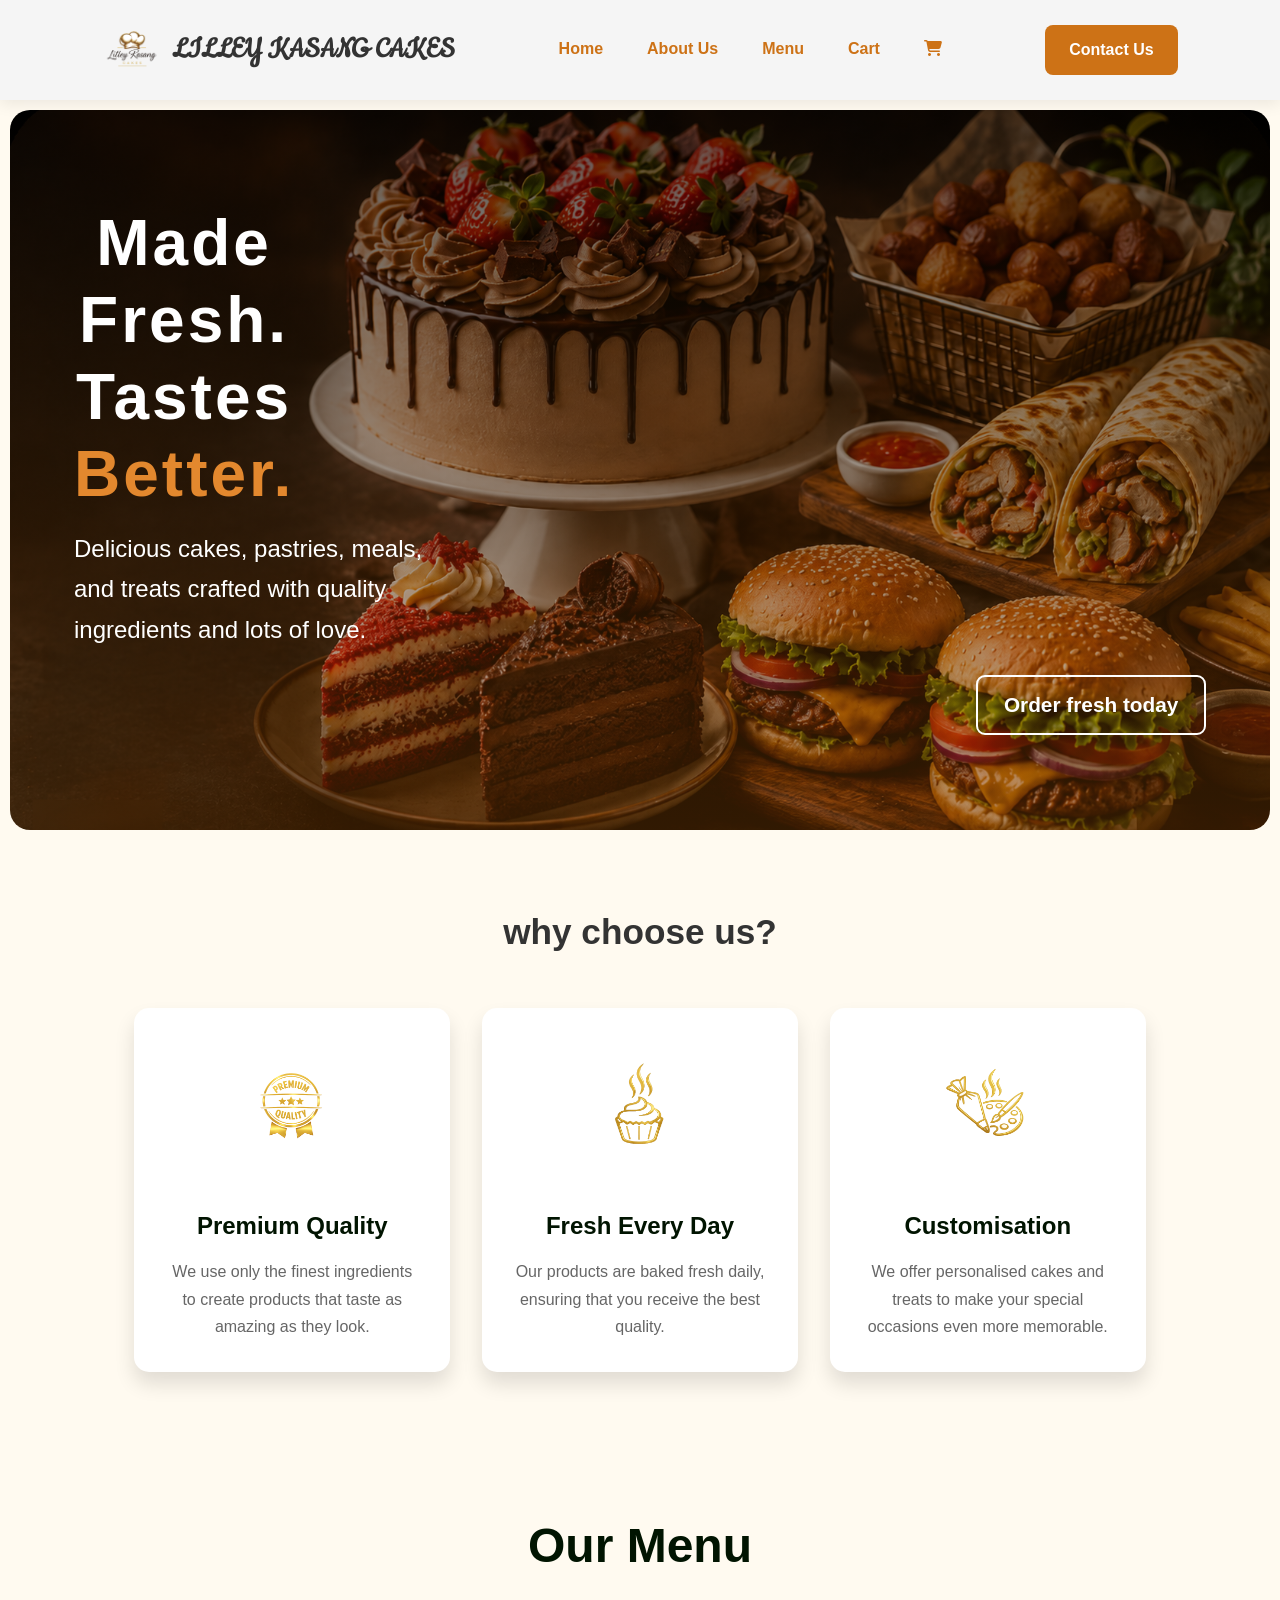
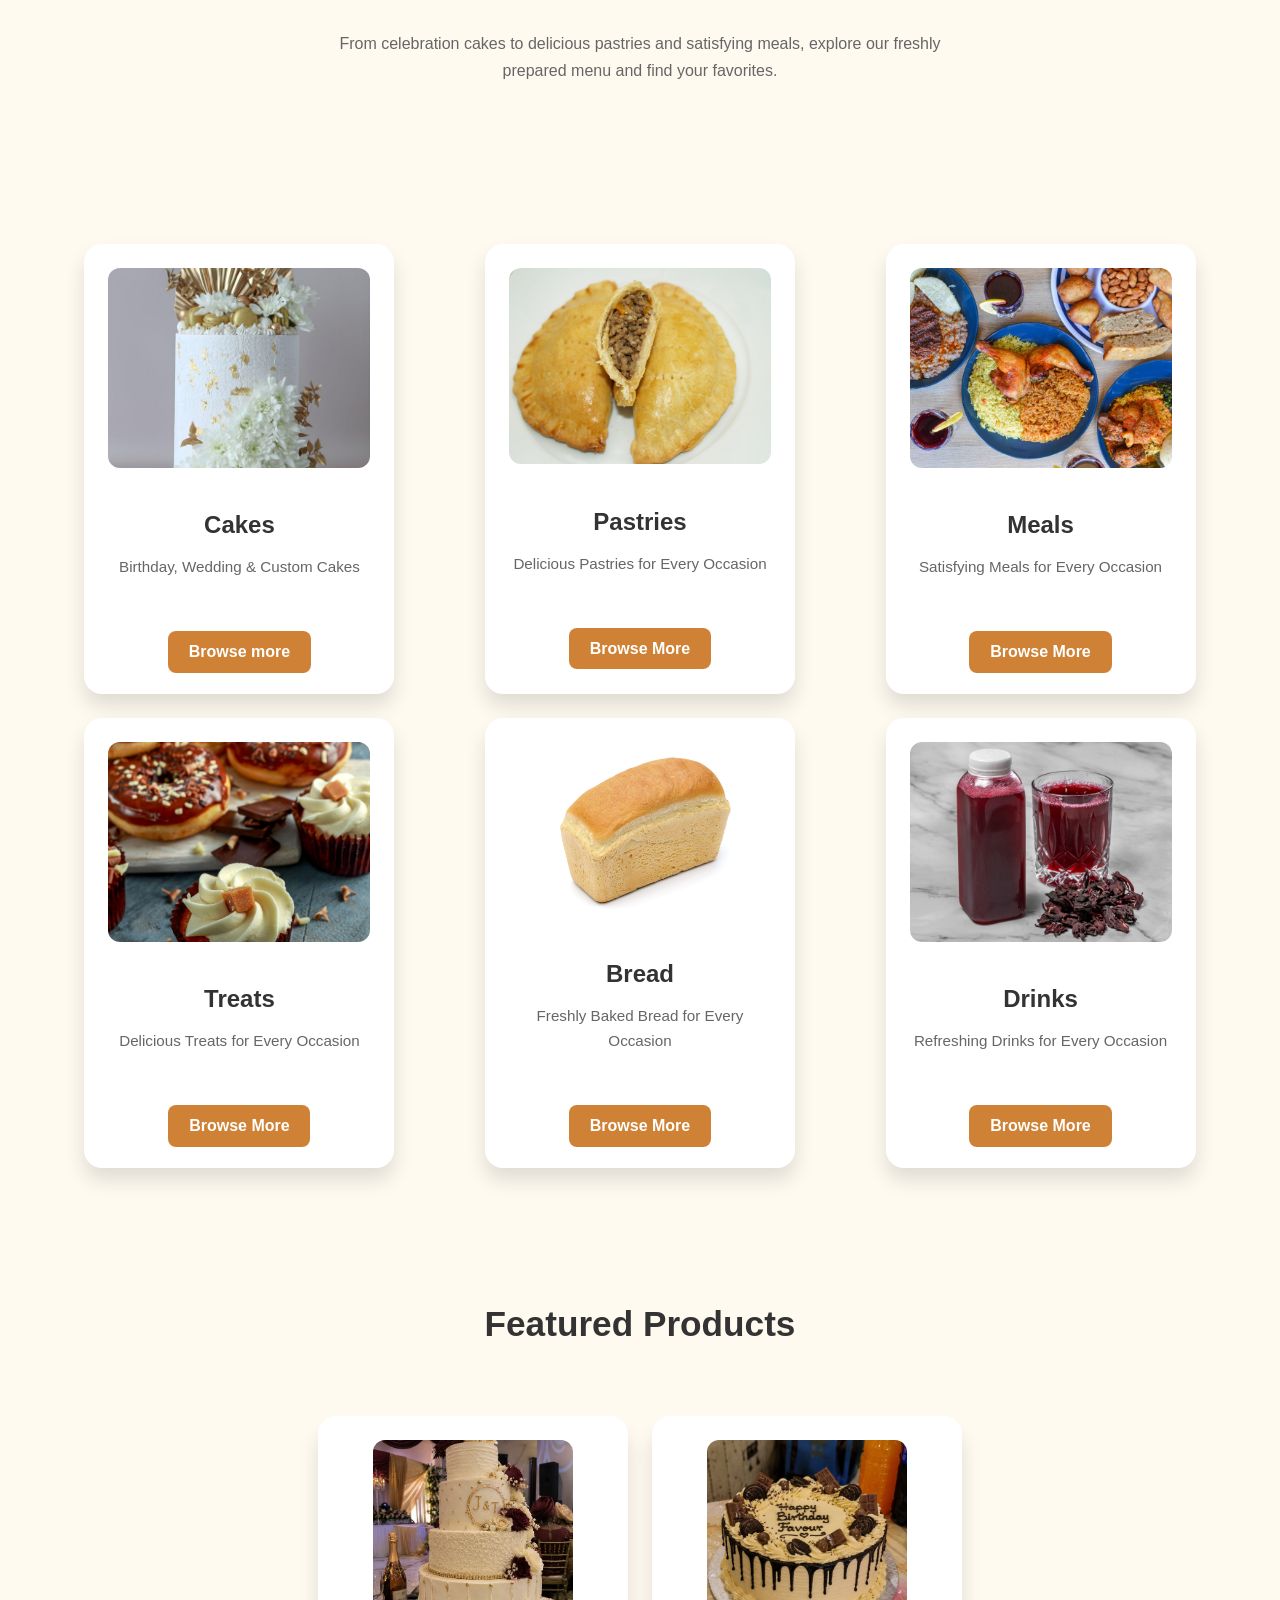
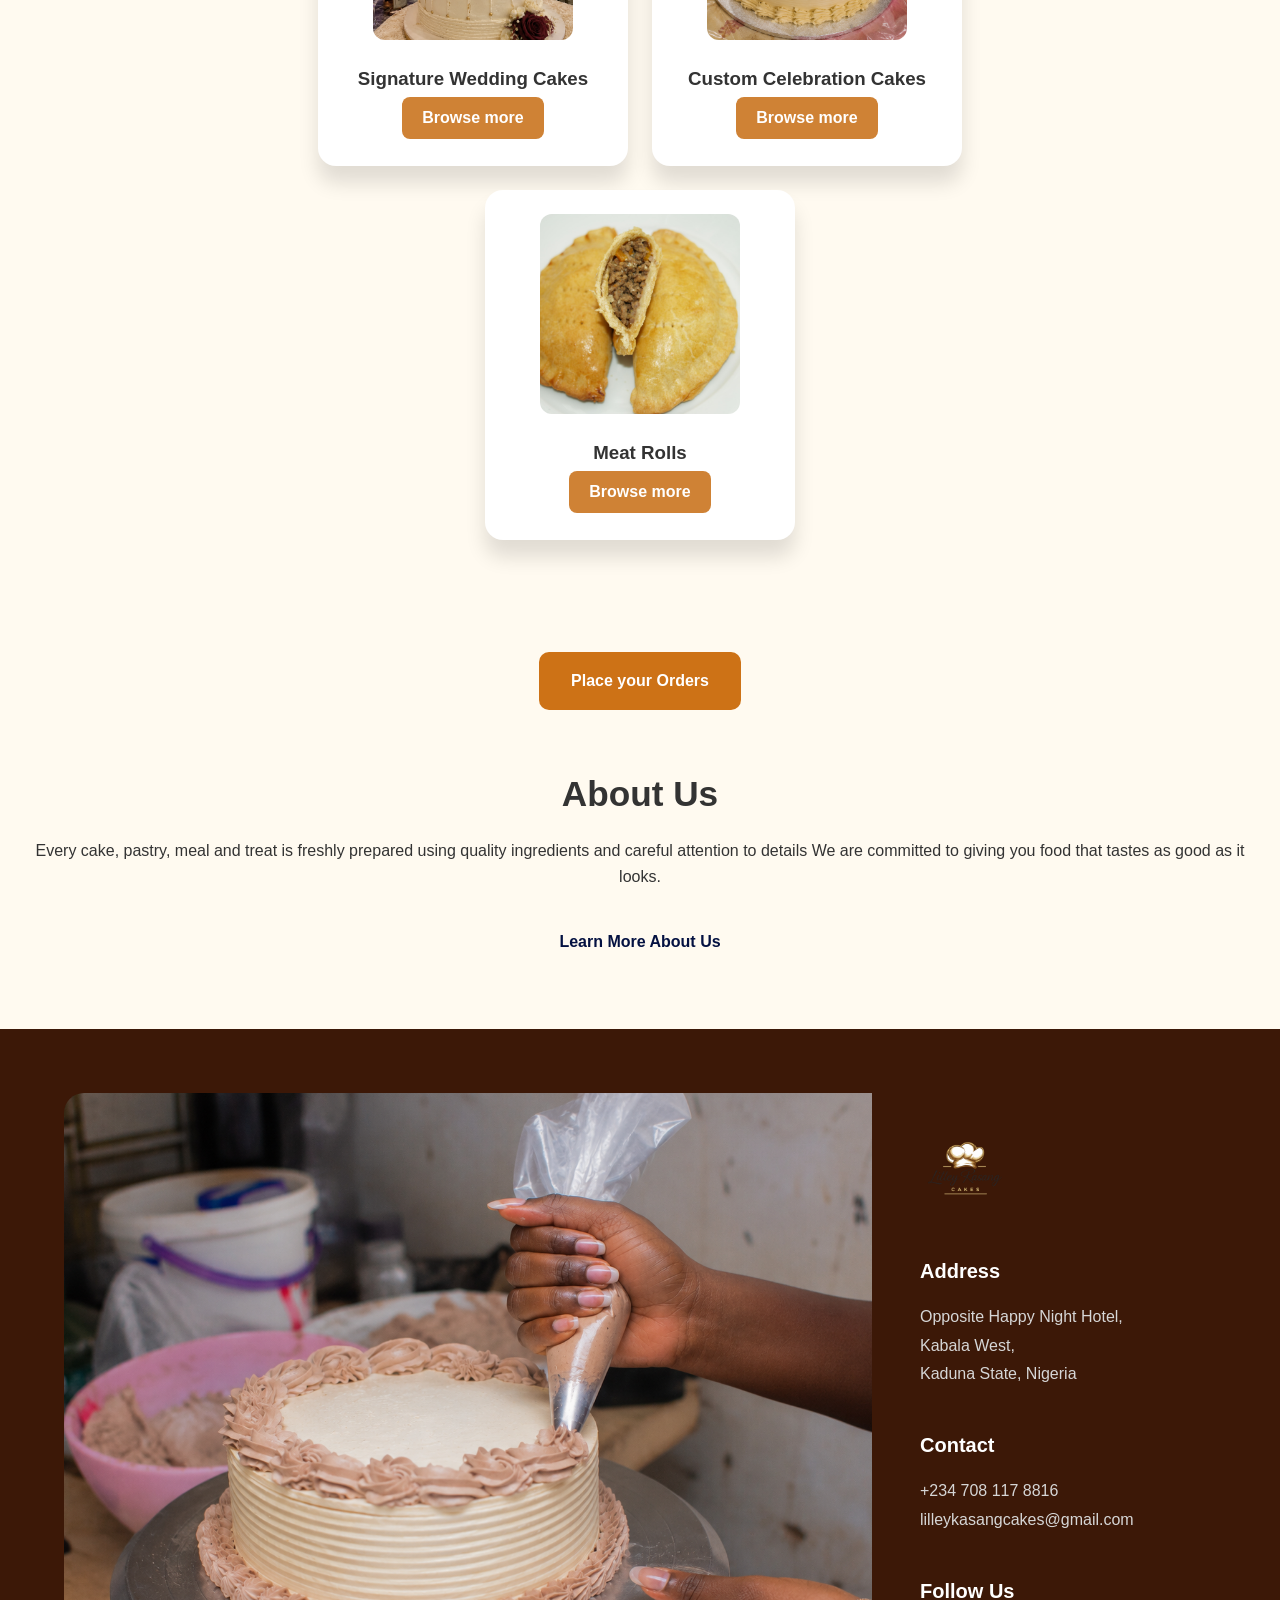
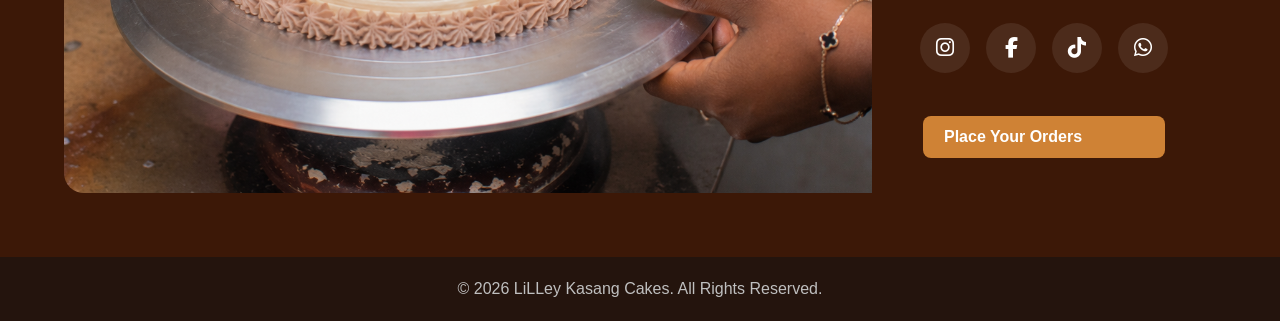
==== commit 06dd7e76: "edied navigation" ====
--- a/index.html
+++ b/index.html
@@ -22,7 +22,8 @@
                     <li><a href="/index.html" class="nav">Home</a></li>
                     <li><a href="/about.html" class="nav">About Us</a></li>
                     <li><a href="/menu.html" class="nav">Menu</a></li>
-                    <li><a href="/cart.html" class="nav">My Orders</a></li>
+                    <li><a href="/cart.html" class="nav" id="cart">Cart</a></li>    
+                    <li><a href="/cart.html" class="nav" id="cartIcon"><i class="fa-solid fa-cart-shopping"></i></a></li>
                 </ul>
                 <a href="https://wa.me/2347081178816?text=Hello!%20I%20would%20like%20to%20order%20a%20cake." 
    target="_blank" 
@@ -70,37 +71,37 @@
                         <img src="/logo and images/cake image.jpg" alt="Cakes">
                         <h3>Cakes</h3>
                         <p>Birthday, Wedding & Custom Cakes</p>
-                        <a href="/notReady.html" class="menuBtn">Browse more</a>
+                        <a href="/menu.html" class="menuBtn">Browse more</a>
                     </div>
                     <div class="menuCard">
                         <img src="/logo and images/patries image.jpg" alt="Pastries">
                         <h3>Pastries</h3>
                         <p>Delicious Pastries for Every Occasion</p>
-                        <a href="/notReady.html" class="menuBtn">Browse More</a>
+                        <a href="/menu.html" class="menuBtn">Browse More</a>
                     </div>
                     <div class="menuCard">
                         <img src="/logo and images/meals image.jpg" alt="Meals">
                         <h3>Meals</h3>
                         <p>Satisfying Meals for Every Occasion</p>
-                        <a href="/notReady.html" class="menuBtn">Browse More</a>
+                        <a href="/menu.html" class="menuBtn">Browse More</a>
                     </div>
                     <div class="menuCard">
                         <img src="/logo and images/treats image.jpg" alt="Treats">
                         <h3>Treats</h3>
                         <p>Delicious Treats for Every Occasion</p>
-                        <a href="/notReady.html" class="menuBtn">Browse More</a>
+                        <a href="/menu.html" class="menuBtn">Browse More</a>
                     </div>
                     <div class="menuCard">
                         <img src="/logo and images/bread image.jpg" alt="Bread">
                         <h3>Bread</h3>
                         <p>Freshly Baked Bread for Every Occasion</p>
-                        <a href="/notReady.html" class="menuBtn">Browse More</a>
+                        <a href="/menu.html" class="menuBtn">Browse More</a>
                     </div>
                     <div class="menuCard">
                         <img src="/logo and images/drinks image.jpg" alt="Drinks">
                         <h3>Drinks</h3>
                         <p>Refreshing Drinks for Every Occasion</p>
-                        <a href="/notReady.html" class="menuBtn">Browse More</a>
+                        <a href="/menu.html" class="menuBtn">Browse More</a>
                     </div>
                 </div>
             </section>
@@ -110,20 +111,20 @@
                     <div class="ftProducts">
                         <img src="/logo and images/custom wedding cake.png" alt="Cakes">
                         <h3>Signature Wedding Cakes</h3>
-                        <a href="/notReady.html" class="menuBtn">Browse more</a>
+                        <a href="/menu.html" class="menuBtn">Browse more</a>
                     </div>
                     <div class="ftProducts">
                         <img src="/logo and images/custom cake.png" alt="Pastries">
                         <h3>Custom Celebration Cakes</h3>
-                        <a href="/notReady.html"    class="menuBtn">Browse more</a>
+                        <a href="/menu.html"    class="menuBtn">Browse more</a>
                     </div>
                         <div class="ftProducts">
                         <img src="/logo and images/patries image.jpg" alt="Meals">
                         <h3>Meat Rolls</h3>
-                        <a href="/notReady.html" class="menuBtn">Browse more</a>    
+                        <a href="/menu.html" class="menuBtn">Browse more</a>    
                     </div>
                 </div>
-                <a href="/notReady.html" class="viewMenuBtn">Place your Orders</a>
+                <a href="/menu.html" class="viewMenuBtn">Place your Orders</a>
             </section>
             <section class="about">
                 <h2>About Us</h2>
--- a/style.css
+++ b/style.css
@@ -524,6 +524,9 @@
 }
 
 @media (max-width:900px){
+    #cartIcon{
+        display:none;
+    }
 
     .footer{
         flex-direction:column;
@@ -684,6 +687,7 @@
     padding: 2rem;
     max-width: 1200px;
     margin: 0 auto;
+    overflow-y:scroll;
 }
 
 .productCard{
@@ -717,8 +721,7 @@
 
 .productCard img{
     width: 100%;
-    height: 250px;
-    max-height: 220px;
+    height: 220px;
     object-fit: cover;
     display: block; transition: transform .5s ease;
 }
@@ -729,6 +732,7 @@
 
 .productInfo{
     padding: 1.2rem;
+    height:230px
 }
 
 .productInfo h3{
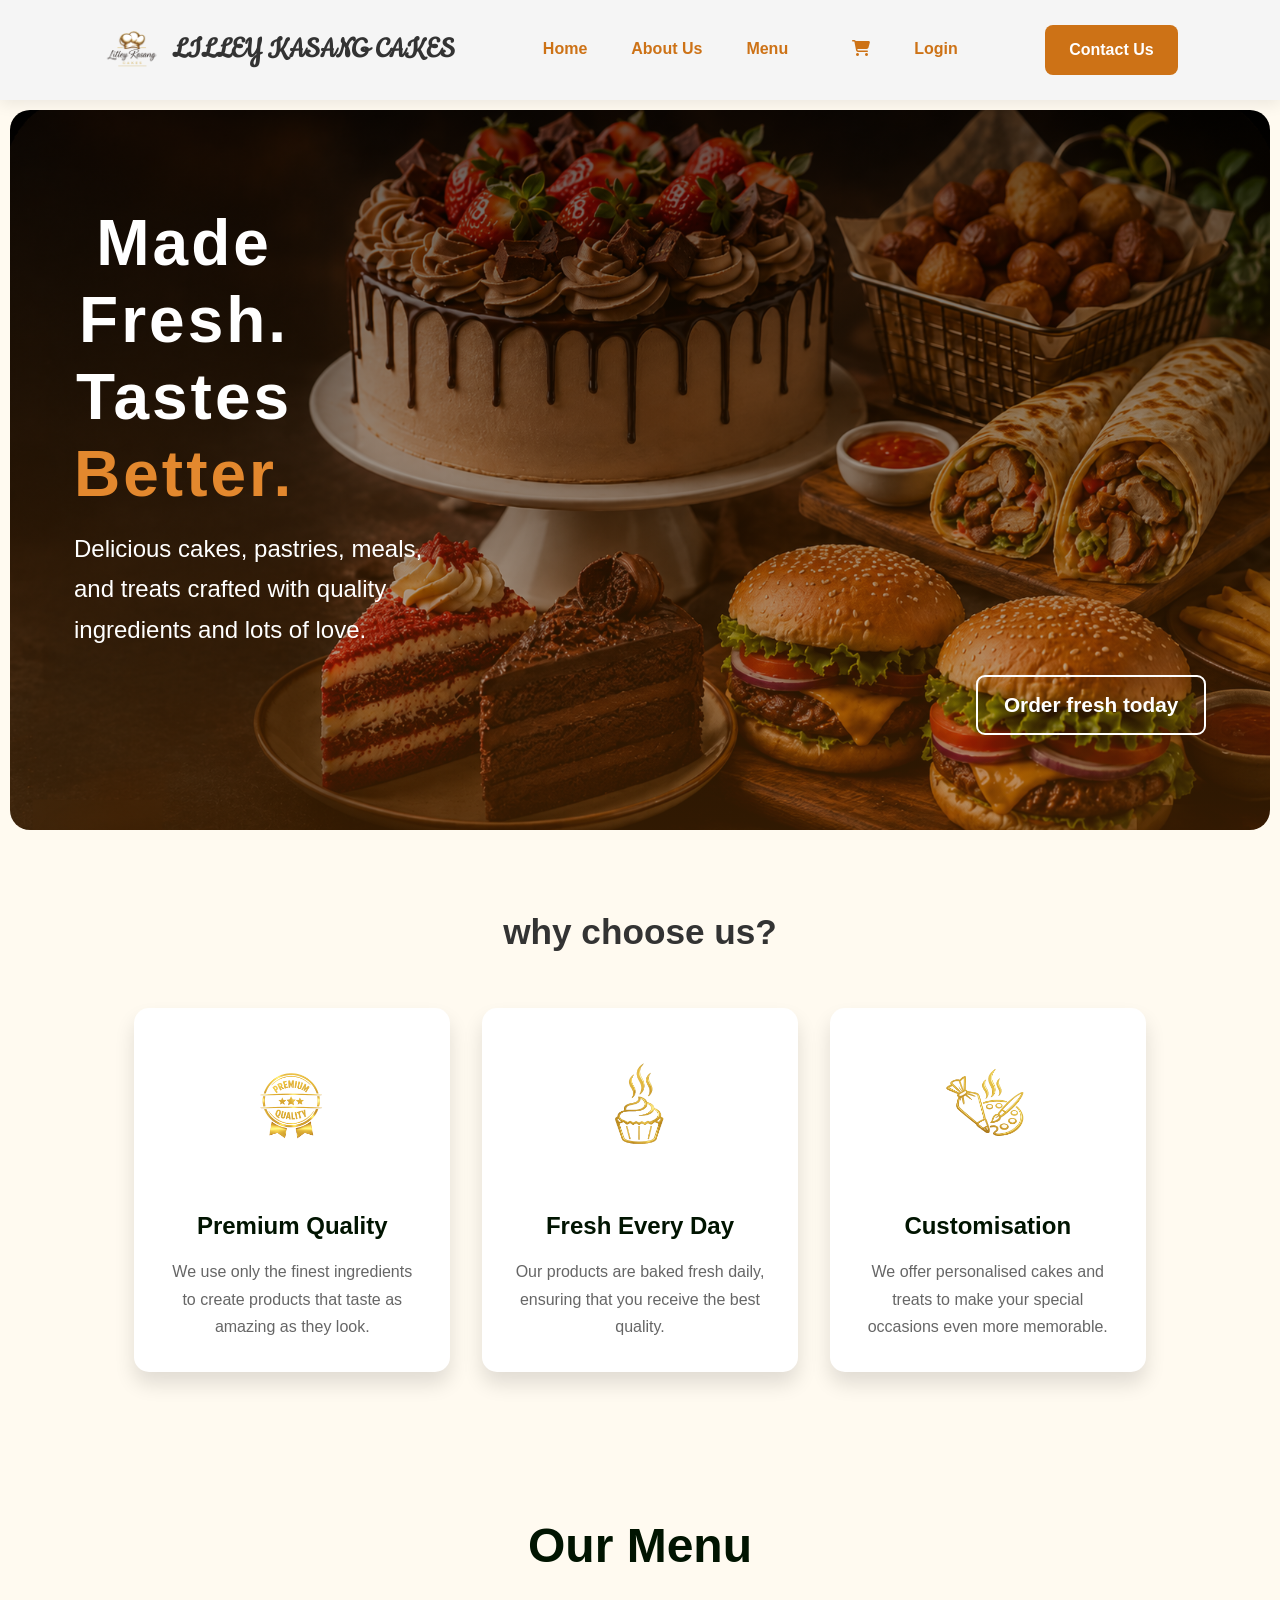
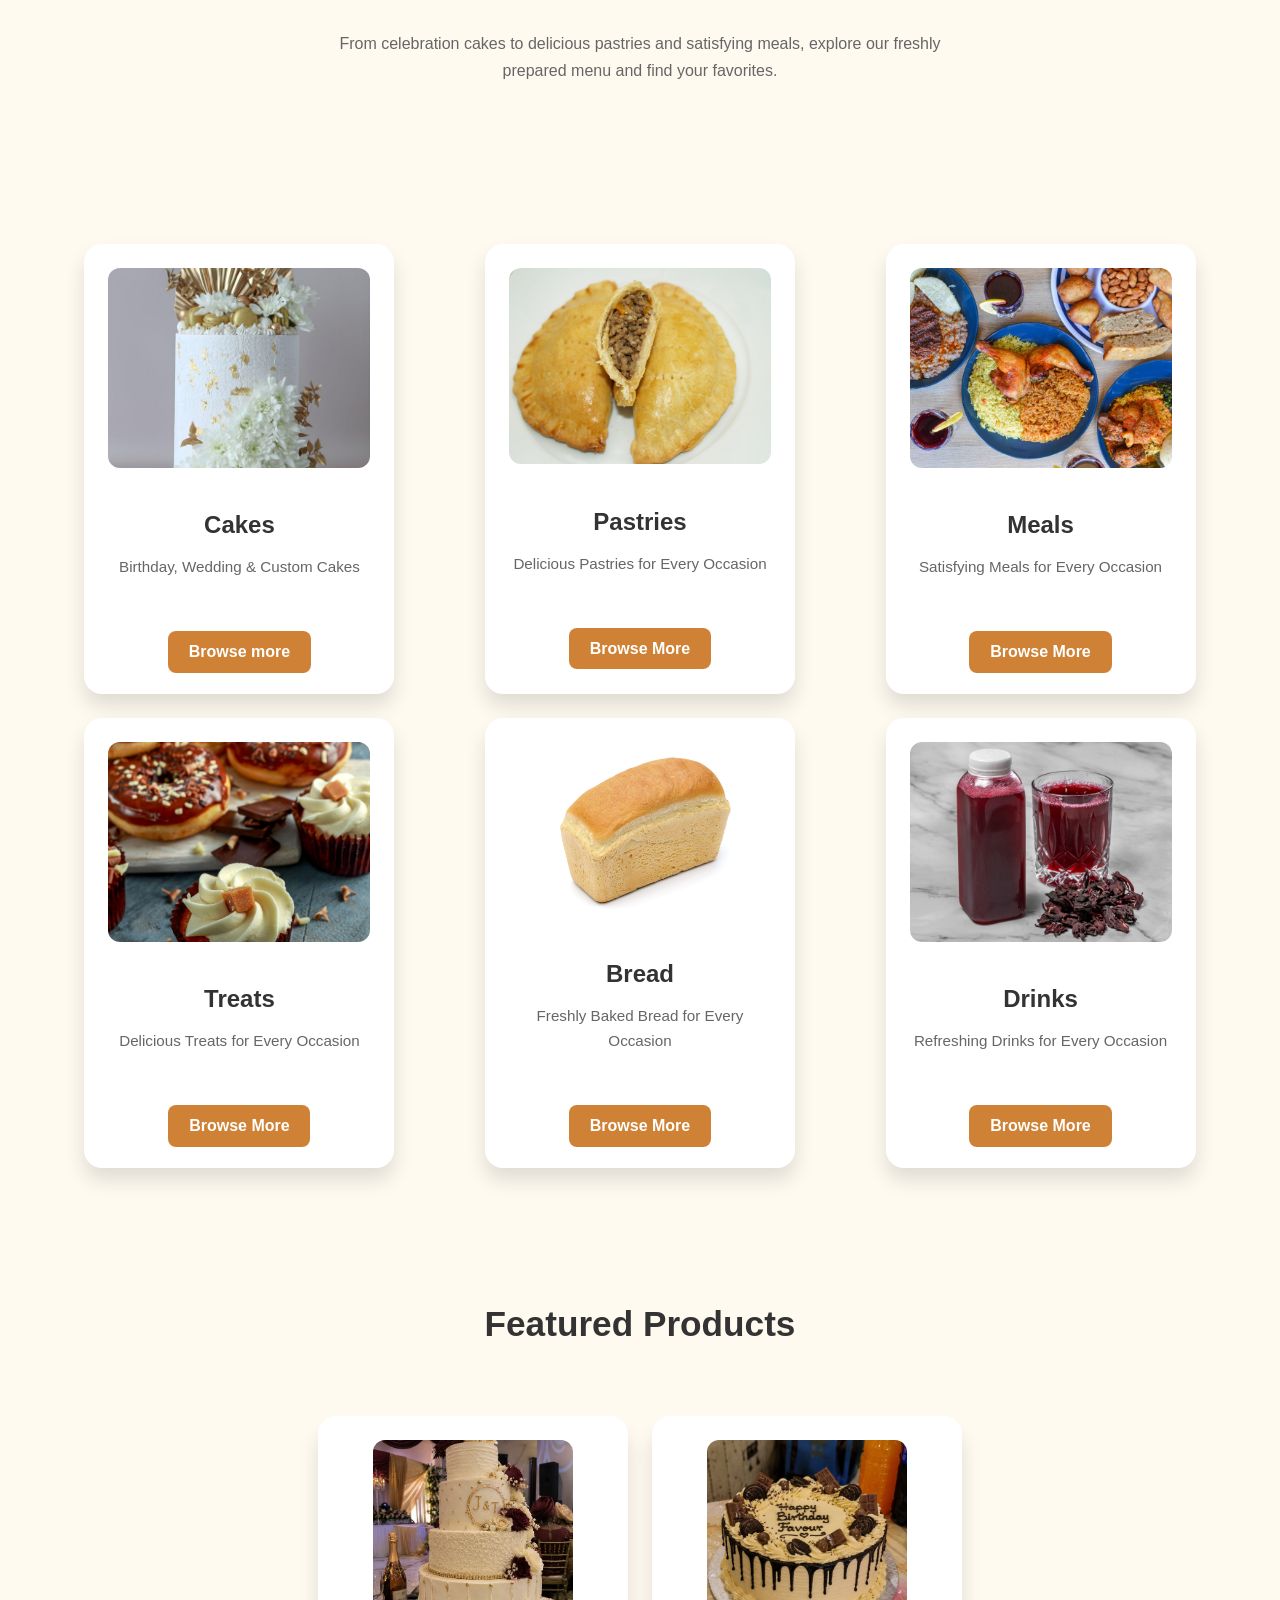
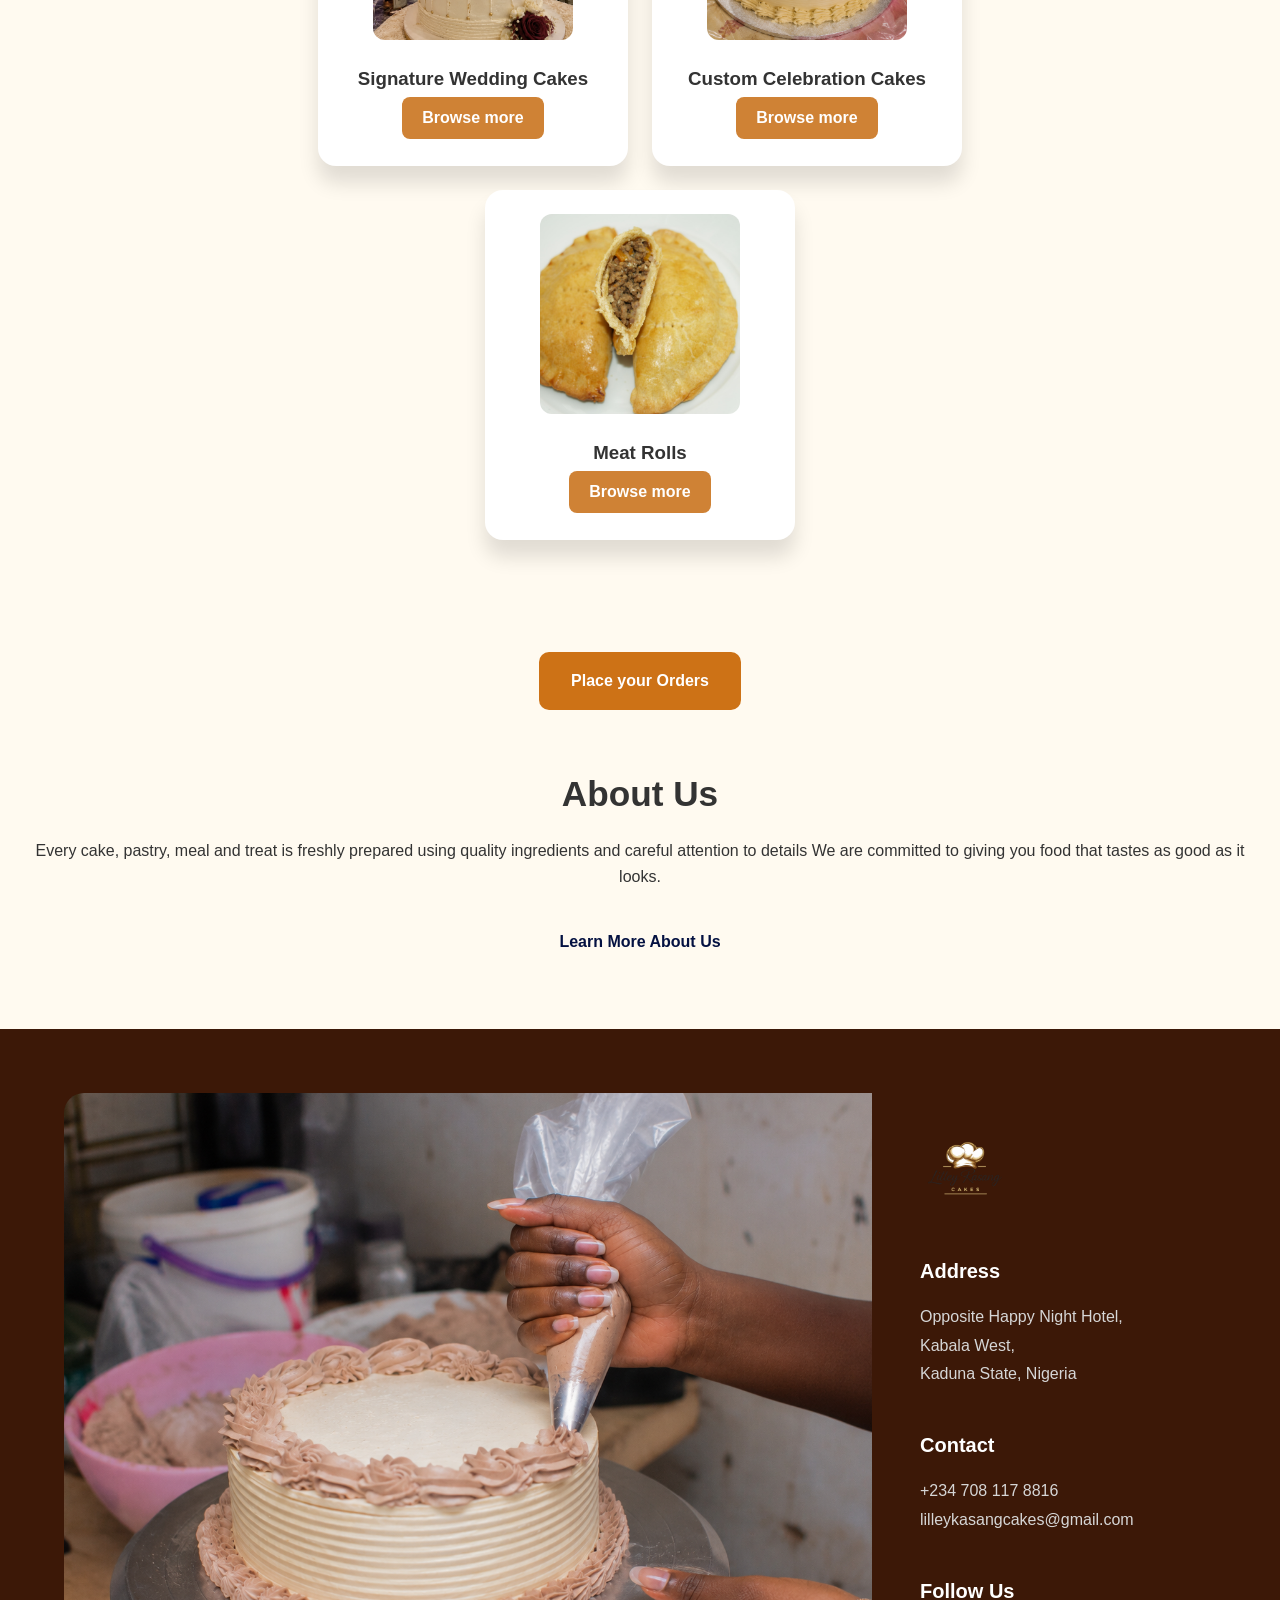
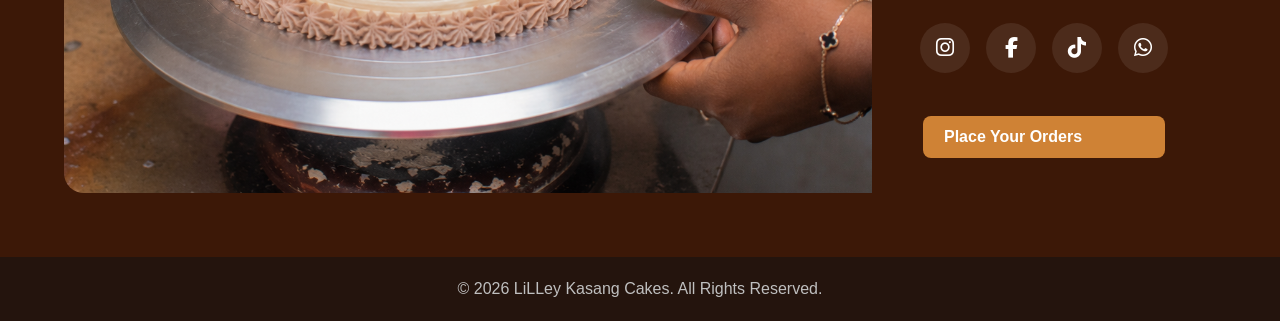
==== commit 87b4253e: "initial commit" ====
--- a/index.html
+++ b/index.html
@@ -24,6 +24,7 @@
                     <li><a href="/menu.html" class="nav">Menu</a></li>
                     <li><a href="/cart.html" class="nav" id="cart">Cart</a></li>    
                     <li><a href="/cart.html" class="nav" id="cartIcon"><i class="fa-solid fa-cart-shopping"></i></a></li>
+                    <li><a href="/login.html" class="nav" id="logInpg" >Login</a></li>
                 </ul>
                 <a href="https://wa.me/2347081178816?text=Hello!%20I%20would%20like%20to%20order%20a%20cake." 
    target="_blank" 
--- a/style.css
+++ b/style.css
@@ -108,6 +108,10 @@
     background-color: #723903;
     cursor:pointer;
     transition:all .3s ease;
+}
+
+#cart{
+    display:none;
 }
 
 #callToAction{
@@ -528,6 +532,10 @@
         display:none;
     }
 
+    #cart{
+        display:block;
+    }
+    
     .footer{
         flex-direction:column;
     }
@@ -1062,7 +1070,7 @@
     display:flex;
     flex-direction:column;
     align-items:center;
-    justify-content:space-between
+    justify-content:space-between;
     align-items: center;
     gap: 1.5rem;
     padding: 1.2rem;
@@ -1100,4 +1108,56 @@
     max-width:900px;
     padding:2rem 8%;
     margin:2rem auto;
+}
+
+/* for login and signup page */
+.loginContainer{
+    display:flex;
+    flex-direction:column;
+    align-items:center;
+    justify-content:center;
+    padding:4rem 8%;
+    gap:2rem;
+    border-radius:15px;
+    box-shadow: 0 0 20px 15px rgba(0, 0, 0, 0.05);
+    width:75%;
+    max-width:500px;
+    height:auto;
+    margin: auto;
+    margin-top: 2rem;
+}
+
+.loginForm{
+    display:flex;
+    flex-direction:column;
+    gap:1rem;
+}
+
+input{
+    padding: 0.3rem 0.5rem;
+    border: 1px solid #cd7216;
+    border-radius:7px;
+}
+
+#loginBtn{
+    background-color:#cd7216;
+    color:#fff;
+    padding:0.3rem 0.5rem;
+    border:#723903;
+    border-radius:7px;
+    transform: all 0.7s ease;
+}
+
+#loginBtn:hover{
+    background-color:#723903;
+    cursor:pointer;
+    transform: all 0.5s ease;
+}
+
+.error{
+    color: rgb(227, 2, 2);
+}
+
+.success{
+    color:rgb(9, 207, 9)
 }
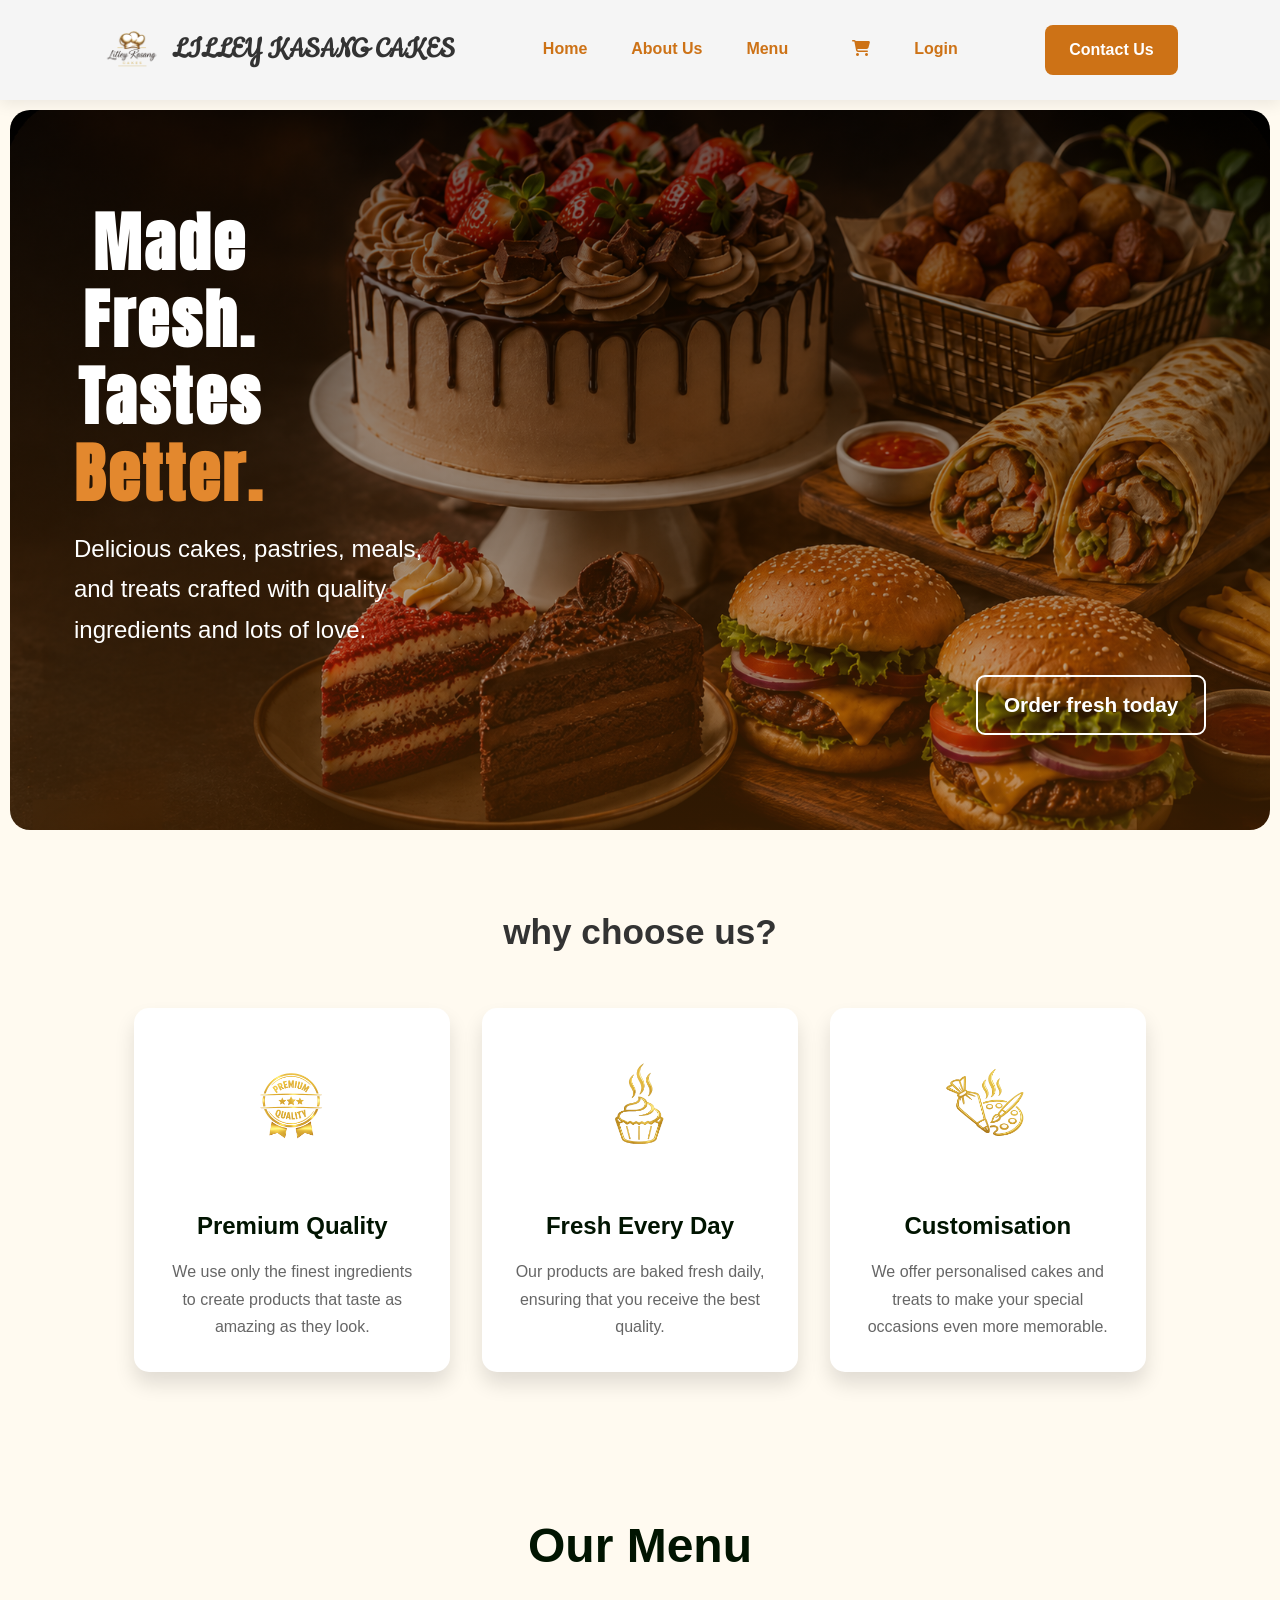
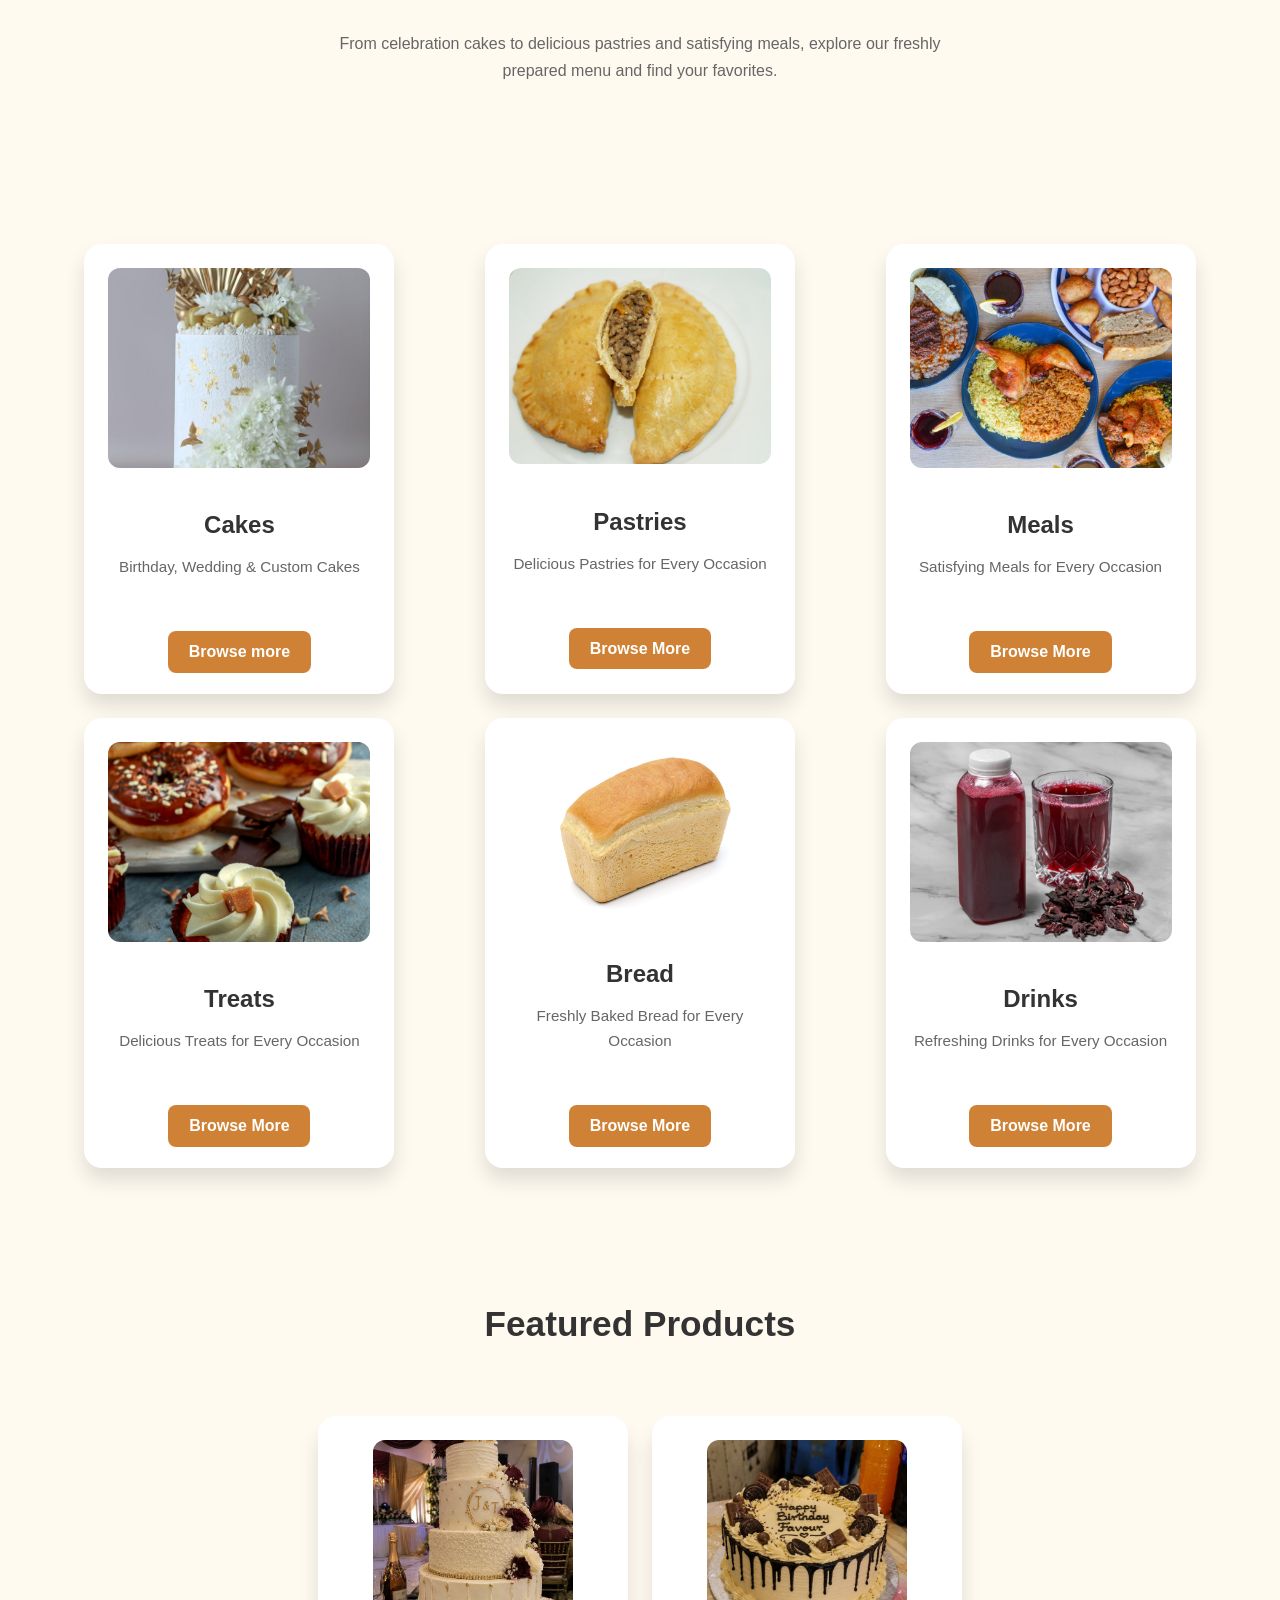
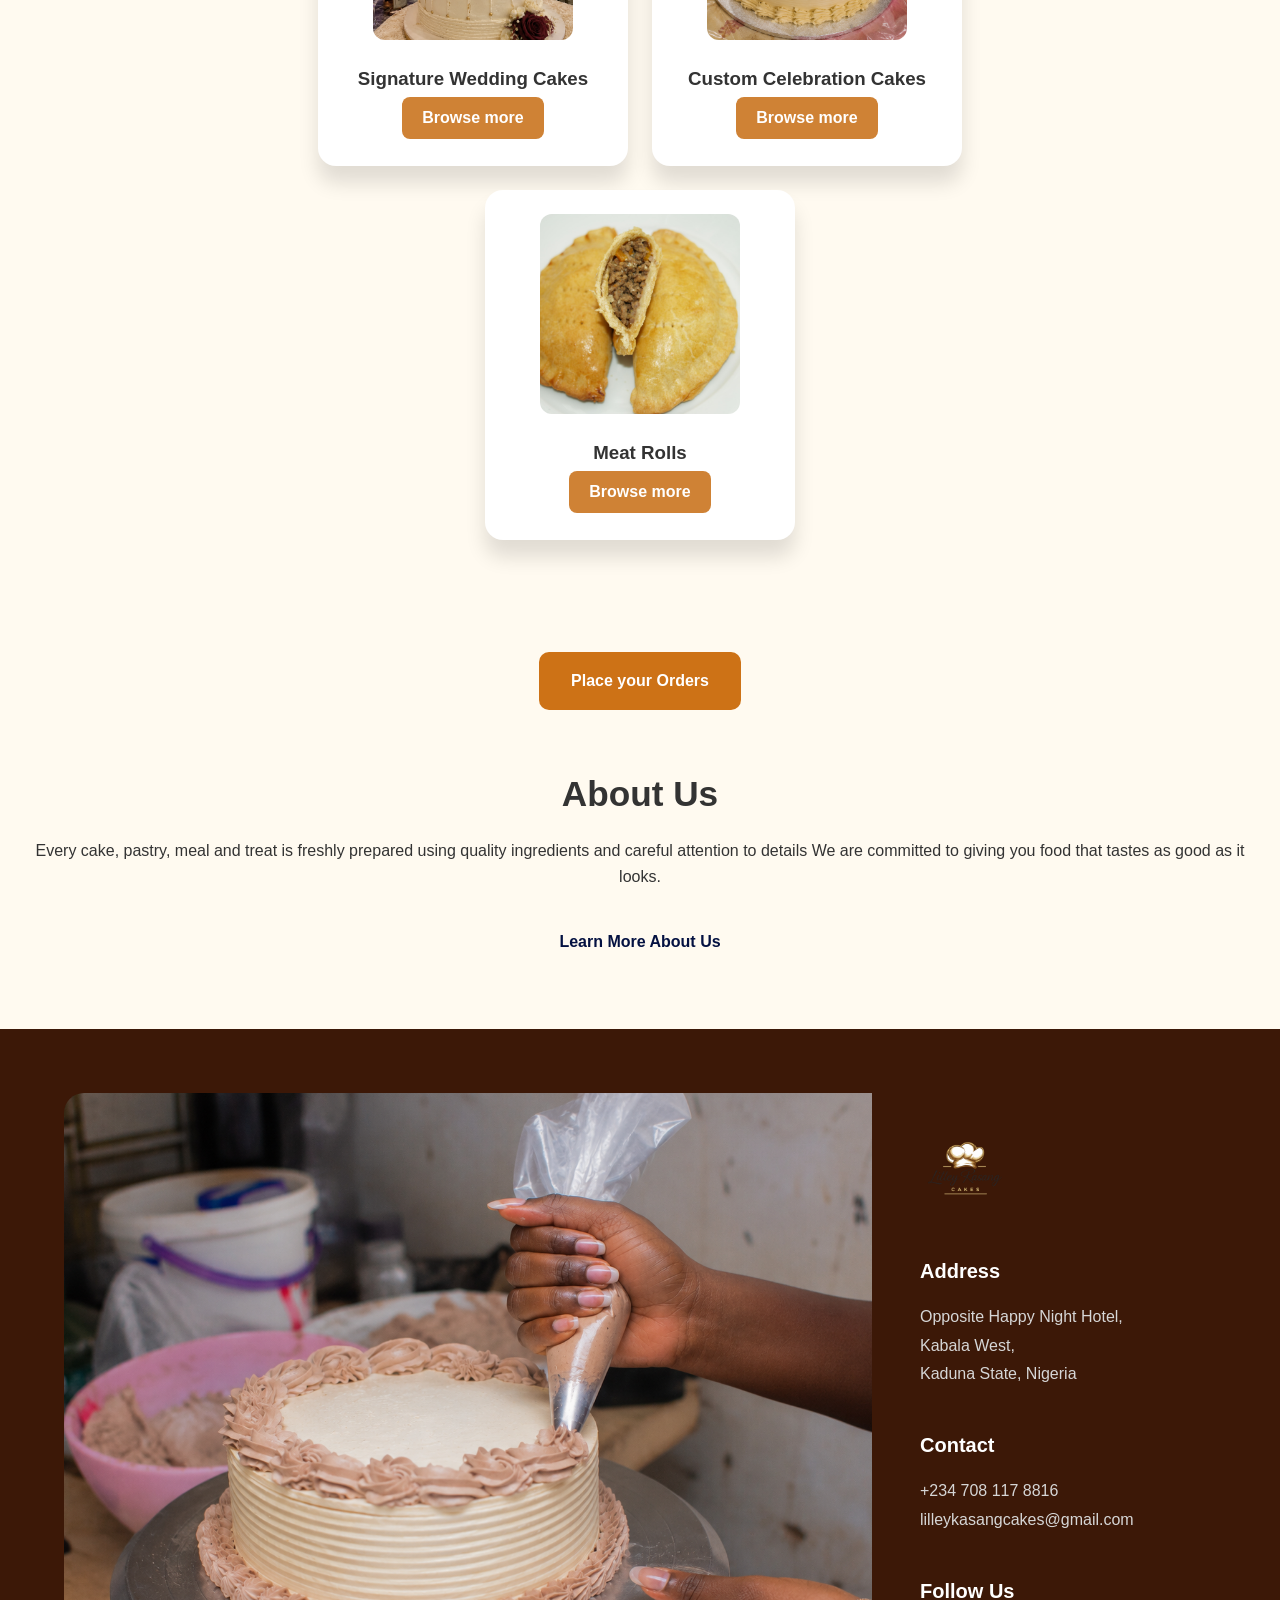
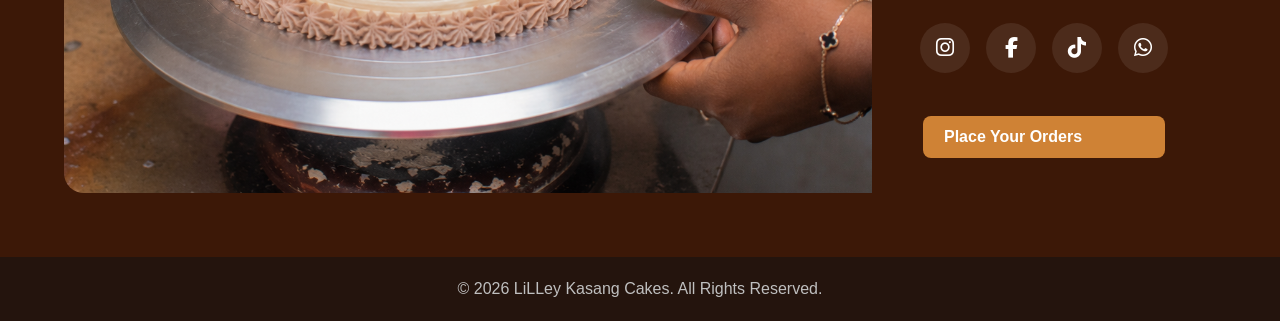
==== commit 2b8ad82d: "updated order system" ====
--- a/index.html
+++ b/index.html
@@ -5,6 +5,8 @@
         <link rel="preconnect" href="https://fonts.gstatic.com" crossorigin>
         <link href="https://fonts.googleapis.com/css2?family=Cookie&display=swap" rel="stylesheet">
         <link rel="stylesheet" href="https://cdnjs.cloudflare.com/ajax/libs/font-awesome/6.7.2/css/all.min.css">
+        <link href="https://fonts.googleapis.com/css?family=Anton%7CBaskervville%7CRaleway&display=swap" rel="stylesheet" />
+        <link rel="stylesheet" href="https://use.fontawesome.com/releases/v5.8.2/css/all.css" />
         <link rel="stylesheet" href="./style.css">
         <meta charset="UTF-8"/>
         <meta name="viewport" content="width=device-width, initial-scale=1.0"/>
@@ -135,7 +137,7 @@
         </main>
         <footer class="footer">
             <div class="footerImage">
-                <img src="/logo and images/footer img.png" alt="A cake on a turntable being decorated">
+                <img src="/logo and images/footer img.png" alt="A cake on a turntable being decorated" loading="lazy">
             </div>
             <div class="footerContent">
                 <div class="footerLogo">
--- a/style.css
+++ b/style.css
@@ -4,6 +4,10 @@
     margin:0;
     padding:0;
     box-sizing:border-box;
+}
+
+html{
+    scroll-behavior: smooth;
 }
 
 body{
@@ -138,6 +142,7 @@
     margin-bottom: 1rem;
     line-height: 1.2;
     letter-spacing: 3px;
+    font-family:'Anton','Raleway', sans-serif;
 }
 
 .heroText{
@@ -1160,4 +1165,114 @@
 
 .success{
     color:rgb(9, 207, 9)
-}+}
+
+/* modal overlay */
+
+/* Modal Overlay Background */
+.modalOverlay {
+  position: fixed;
+  top: 0;
+  left: 0;
+  width: 100vw;
+  height: 100vh;
+  background-color: rgba(0, 0, 0, 0.5);
+  display: flex;
+  justify-content: center;
+  align-items: center;
+  z-index: 1000;
+}
+
+.modalOverlay.hidden {
+  display: none;
+}
+
+/* Modal Box */
+.modalContent {
+  background-color: var(--cardBg, #ffffff);
+  width: 90%;
+  max-width: 450px;
+  padding: 1.8rem;
+  border-radius: 16px;
+  box-shadow: 0 10px 30px rgba(0, 0, 0, 0.3);
+  text-align: left;
+}
+
+.modalContent h2 {
+  color: var(--textDark, #3e2723);
+  font-size: 1.5rem;
+  margin-bottom: 0.3rem;
+}
+
+.modalSubtitle {
+  color: var(--textMuted, #795548);
+  font-size: 0.85rem;
+  margin-bottom: 1rem;
+}
+
+/* Modal Items List */
+.modalOrderList {
+  max-height: 200px;
+  overflow-y: auto;
+  border-top: 1px solid var(--borderColor, #ffe0b2);
+  border-bottom: 1px solid var(--borderColor, #ffe0b2);
+  padding: 0.8rem 0;
+  margin-bottom: 1rem;
+}
+
+.modalItem {
+  display: flex;
+  justify-content: space-between;
+  font-size: 0.9rem;
+  margin-bottom: 0.5rem;
+  color: var(--textDark, #3e2723);
+}
+
+.modalOrderTotal {
+  font-weight: bold;
+  font-size: 1.1rem;
+  color: var(--primaryColor, #e65100);
+  text-align: right;
+  margin-bottom: 1.2rem;
+}
+
+/* Buttons in Modal */
+.modalActions {
+  display: flex;
+  gap: 0.8rem;
+}
+
+.secondaryBtn {
+  flex: 1;
+  padding: 0.85rem;
+  background-color: #e0e0e0;
+  color: #333333;
+  border: none;
+  border-radius: 8px;
+  font-size: 0.9rem;
+  font-weight: bold;
+  cursor: pointer;
+  transition: background-color 0.2s ease;
+}
+
+.secondaryBtn:hover {
+  background-color: #cccccc;
+}
+
+.whatsappBtn {
+  flex: 1;
+  padding: 0.85rem;
+  background-color: #25d366;
+  color: #ffffff;
+  border: none;
+  border-radius: 8px;
+  font-size: 0.9rem;
+  font-weight: bold;
+  cursor: pointer;
+  transition: background-color 0.2s ease;
+}
+
+.whatsappBtn:hover {
+  background-color: #128c7e;
+}
+
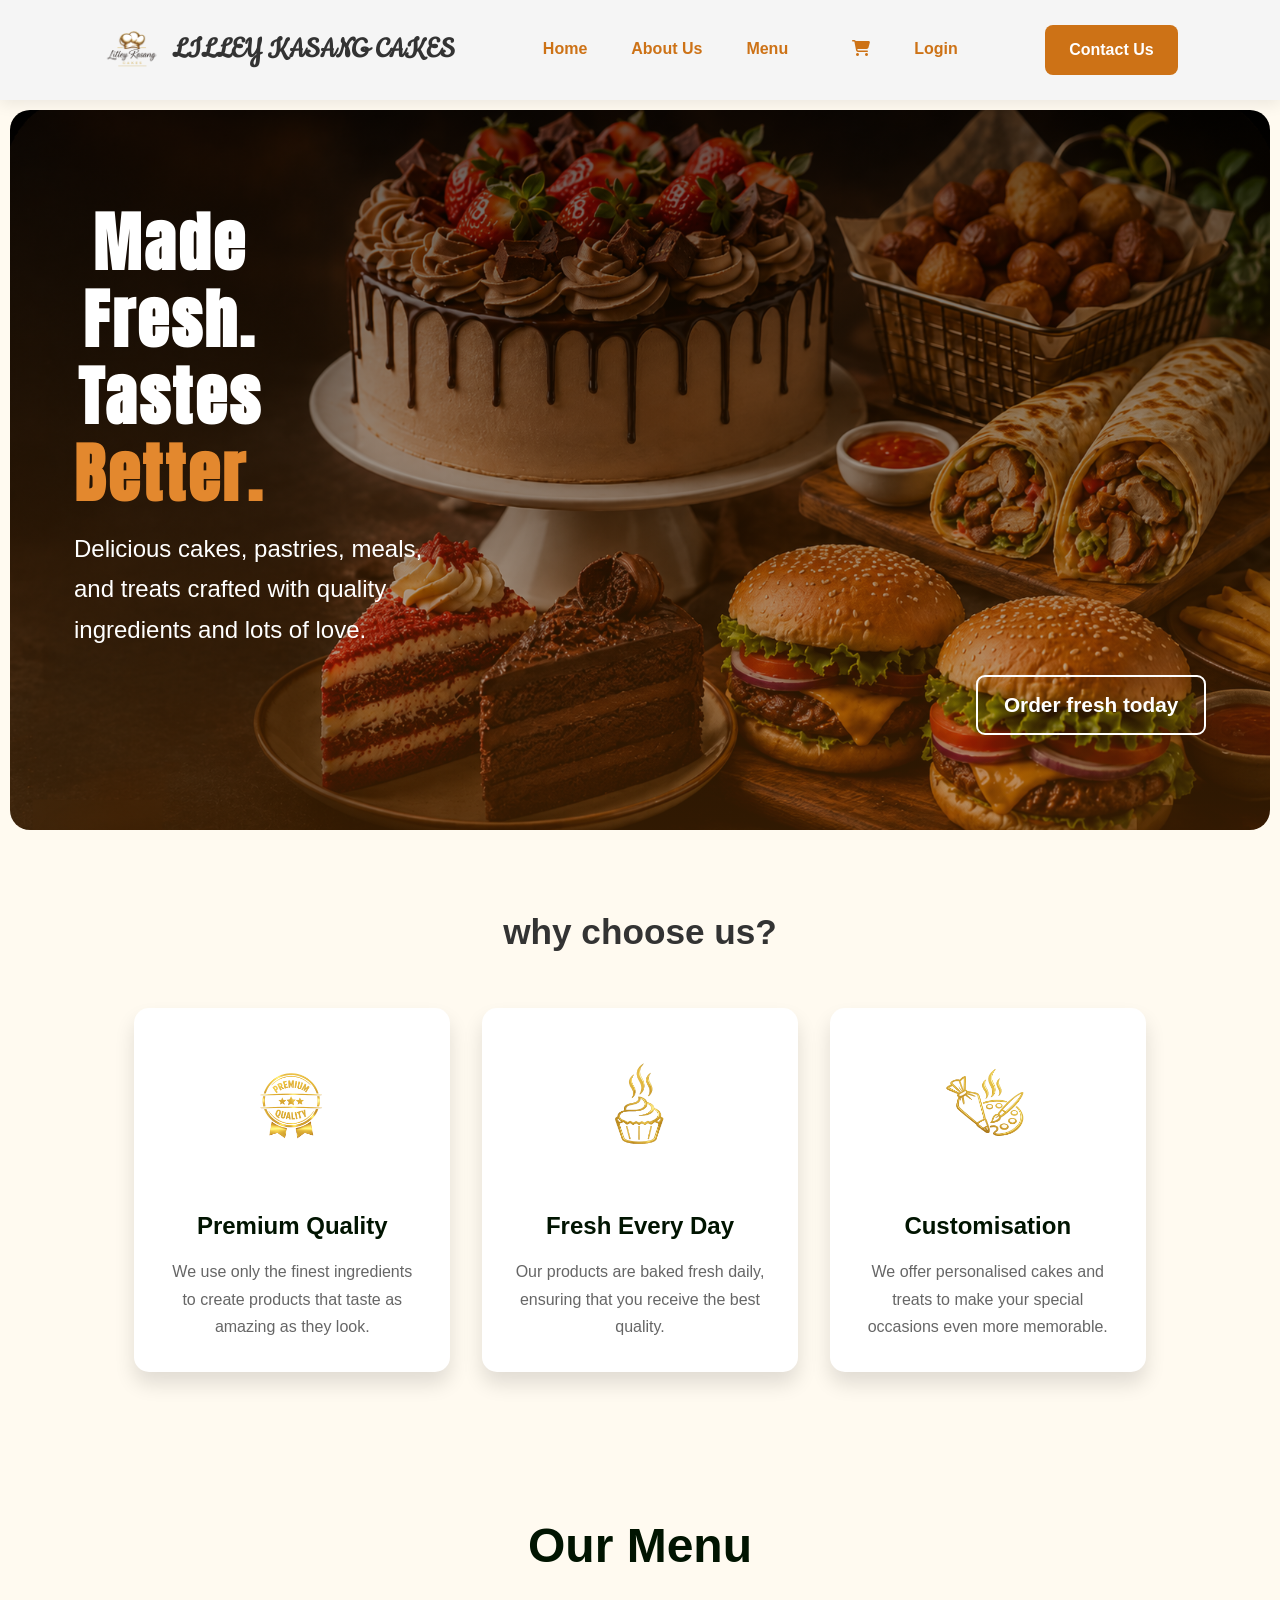
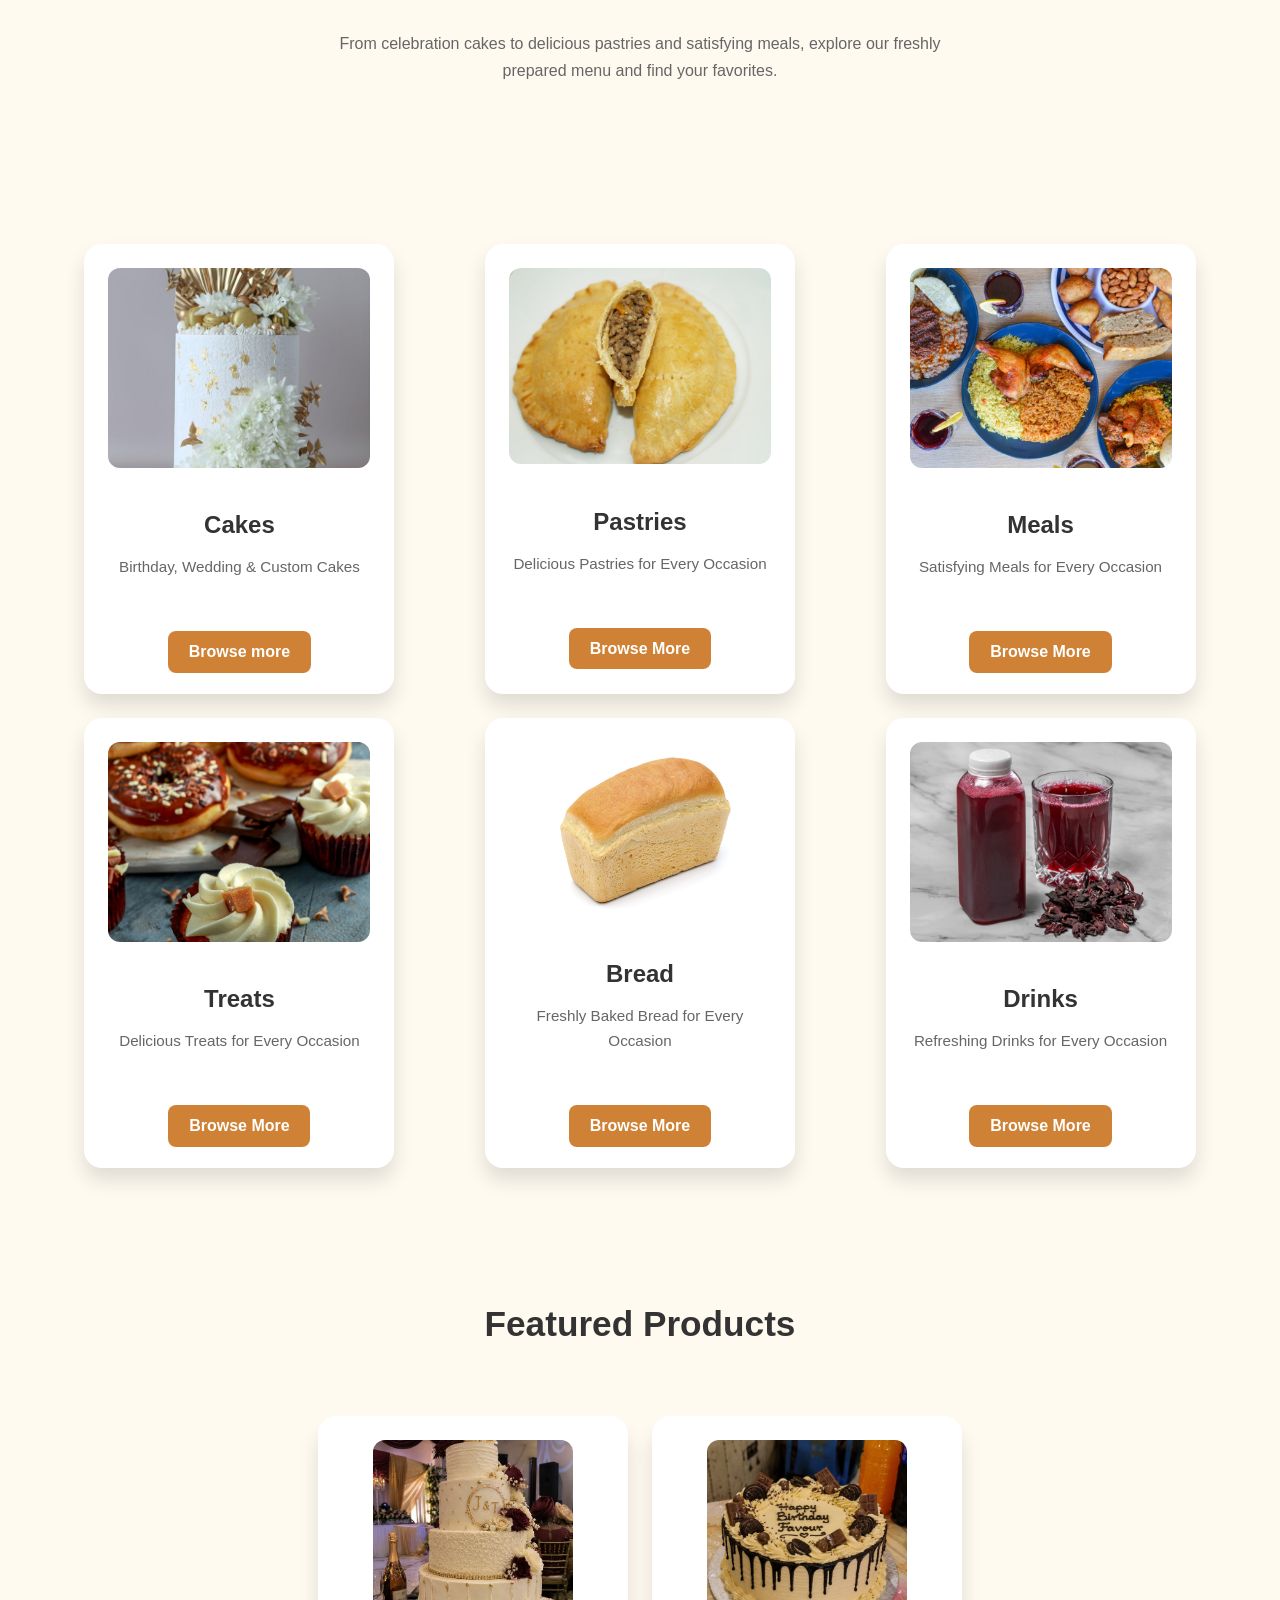
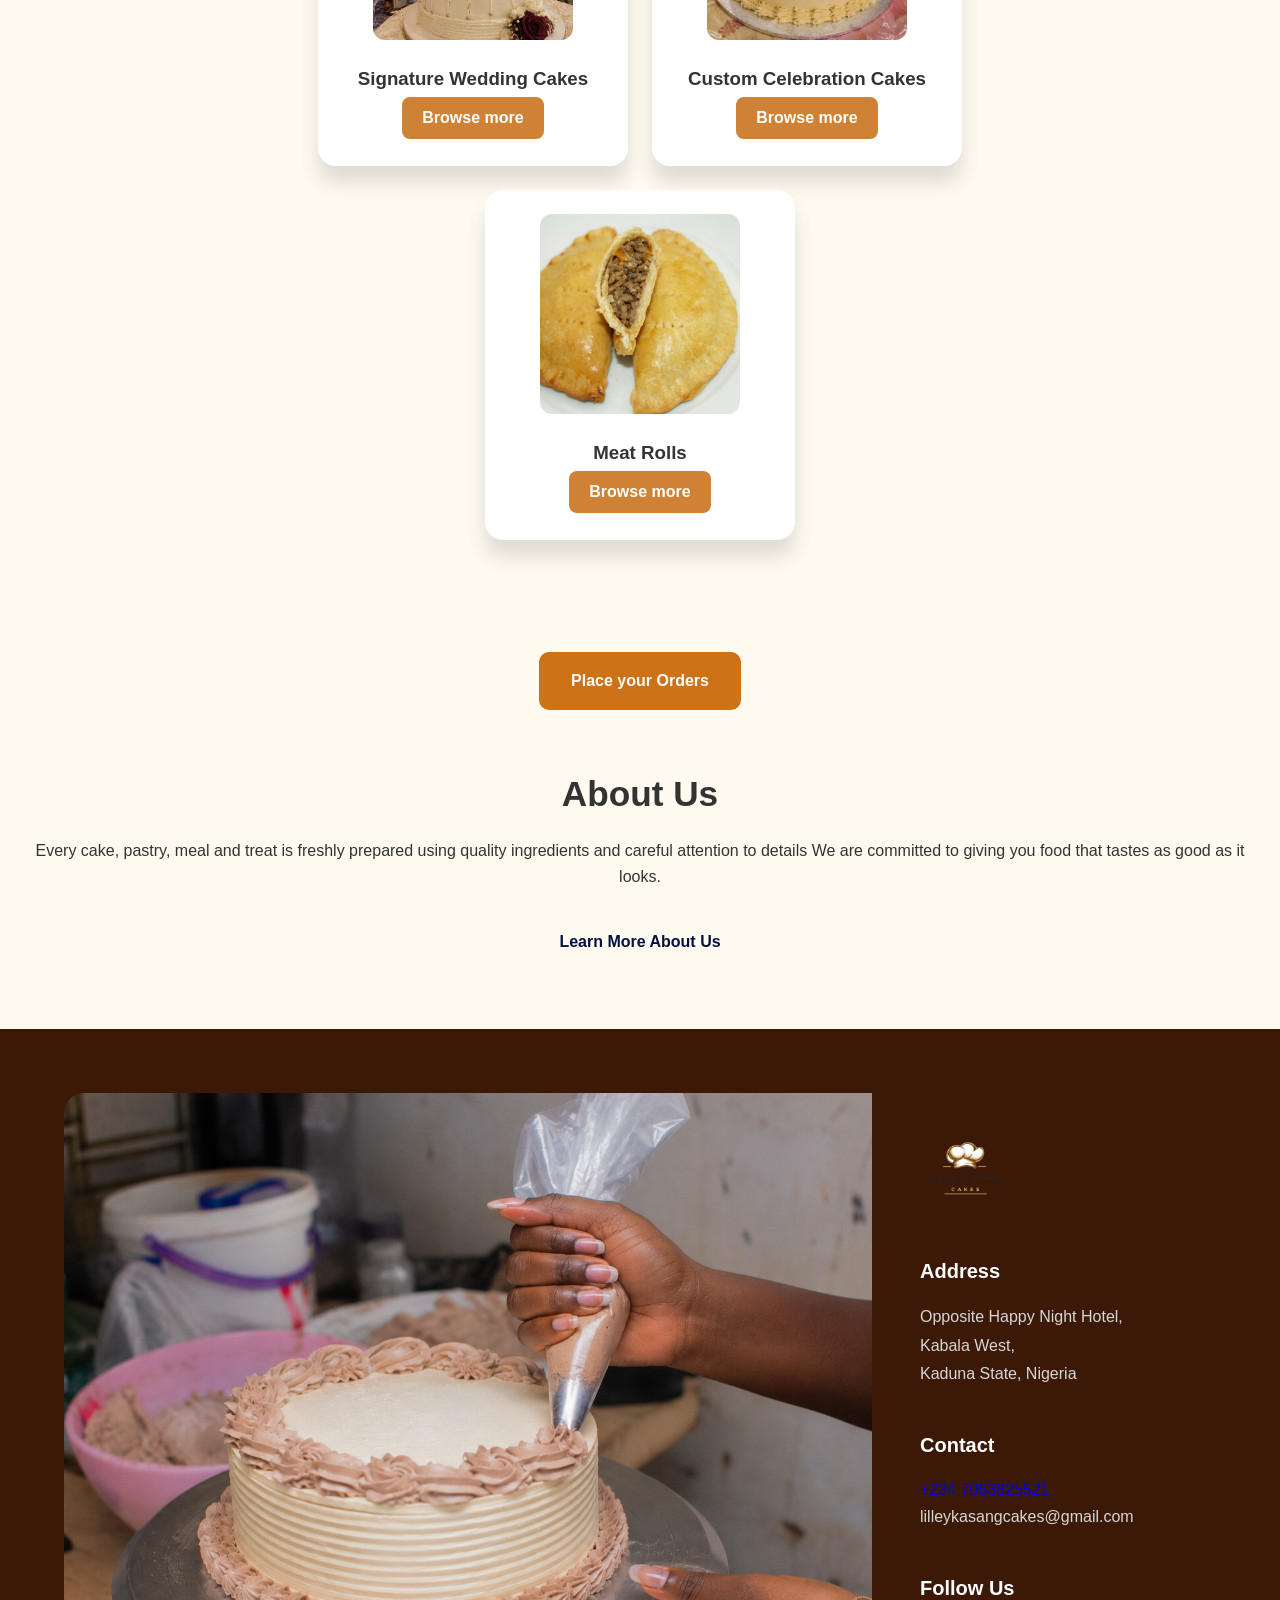
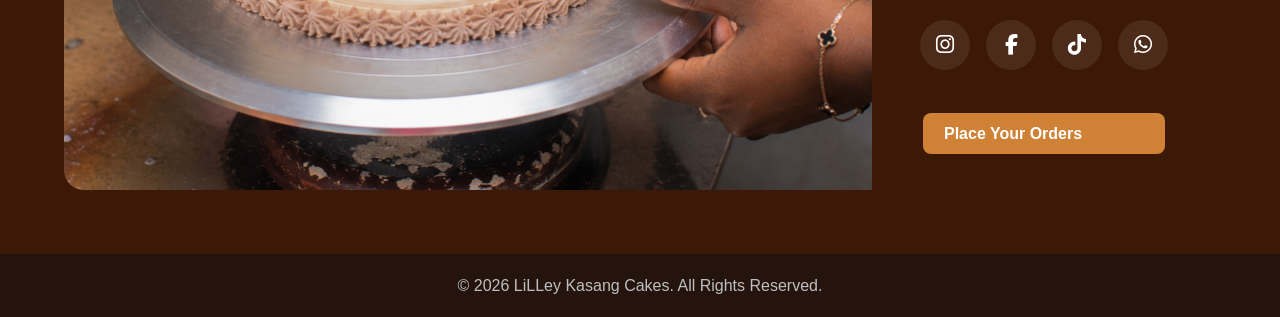
==== commit 402c0c49: "update contact information and enhance user notifications across multiple pages" ====
--- a/index.html
+++ b/index.html
@@ -28,7 +28,7 @@
                     <li><a href="/cart.html" class="nav" id="cartIcon"><i class="fa-solid fa-cart-shopping"></i></a></li>
                     <li><a href="/login.html" class="nav" id="logInpg" >Login</a></li>
                 </ul>
-                <a href="https://wa.me/2347081178816?text=Hello!%20I%20would%20like%20to%20order%20a%20cake." 
+                <a href="https://wa.me/2347063825521?text=Hello!%20I%20would%20like%20to%20order%20some%20cakes." 
    target="_blank" 
    rel="noopener noreferrer" class="headerCta">Contact Us</a>
 <button class="hamBurgerMenu" aria-label="Open Menu">
@@ -132,7 +132,7 @@
             <section class="about">
                 <h2>About Us</h2>
                 <p>Every cake, pastry, meal and treat is freshly prepared using quality ingredients and careful attention to details We are committed to giving you food that tastes as good as it looks.</p>
-                <a class="about" href="/notReady.html">Learn More About Us</a>
+                <a class="about" href="/about.html">Learn More About Us</a>
             </section>
         </main>
         <footer class="footer">
@@ -149,7 +149,7 @@
                 </div>
                 <div class="contact">
                     <h3>Contact</h3>
-                    <p>+234 708 117 8816</p>
+                    <a href="tel:+234 7063825521">+234 7063825521</a>
                     <p>lilleykasangcakes@gmail.com</p>
                 </div>
                 <div class="socials">
@@ -158,12 +158,12 @@
                         <a href="#"><i class="fa-brands fa-instagram"></i></a>
                         <a href="#"><i class="fa-brands fa-facebook-f"></i></a>
                         <a href="#"><i class="fa-brands fa-tiktok"></i></a>
-                        <a href="https://wa.me/2347081178816" target="_blank">
+                        <a href="https://wa.me/2347063825521" target="_blank">
                             <i class="fa-brands fa-whatsapp"></i>
                         </a>
                     </div>
                 </div>
-                <a href="https://wa.me/2347081178816" target="_blank" rel="noopener noreferrer" class="menuBtn">Place Your Orders</a>
+                <a href="/menu.html" target="_blank" rel="noopener noreferrer" class="menuBtn">Place Your Orders</a>
             </div>
         </footer>
         <div class="copyright">
--- a/style.css
+++ b/style.css
@@ -569,7 +569,19 @@
   font-size: 1.7rem;
 
 }
-}
+
+#callToAction{
+    align-self: center;
+    scale: 0.9;
+    flex:1 1 0.9rem;
+    text-align: center;
+}
+
+.introPage p{
+    text-align: center;
+    font-size:1rem;
+
+}}
 
 @media (max-width:768px){
     .hamBurgerMenu{display: block;
@@ -578,6 +590,14 @@
     .headerCta{
         display:none;
     }
+
+.introPage{
+    display:flex;
+    flex-direction: column;
+    justify-content: center;
+    align-items: center;
+    height: 20%;
+}
 
    .navList{
     display: flex;
@@ -639,6 +659,14 @@
     display: block;
 }}
 
+.productCard p{
+    font-size: 0.9rem;
+    line-height: 1.4;
+    flex-grow: 1 1 0.9rem;
+    height:25%;
+    overflow: hidden;
+}
+
 /* menu section */
 
 .menuHero{
@@ -744,7 +772,7 @@
 }
 
 .productInfo{
-    padding: 1.2rem;
+    padding: 1.5rem 1.5rem 0 1.5rem;
     height:230px
 }
 
@@ -775,6 +803,11 @@
     color: white;
     cursor: pointer;
 }
+
+.productInfo.addToCart{
+    bottom:20px;
+}
+
 
 @media (max-width: 900px){
     .products{
@@ -1276,3 +1309,21 @@
   background-color: #128c7e;
 }
 
+#cartNotification {
+    position: fixed;
+    top: 30px;
+    z-index: 1001;
+    background: rgb(17, 194, 97);
+    color: white;
+    padding: 15px 20px;
+    width: 250px;
+    border-radius: 8px;
+    opacity: 0;
+    pointer-events: none;
+    text-align: center;
+    transition: opacity 0.3s ease;
+}
+
+#cartNotification.show {
+    opacity: 1;
+}
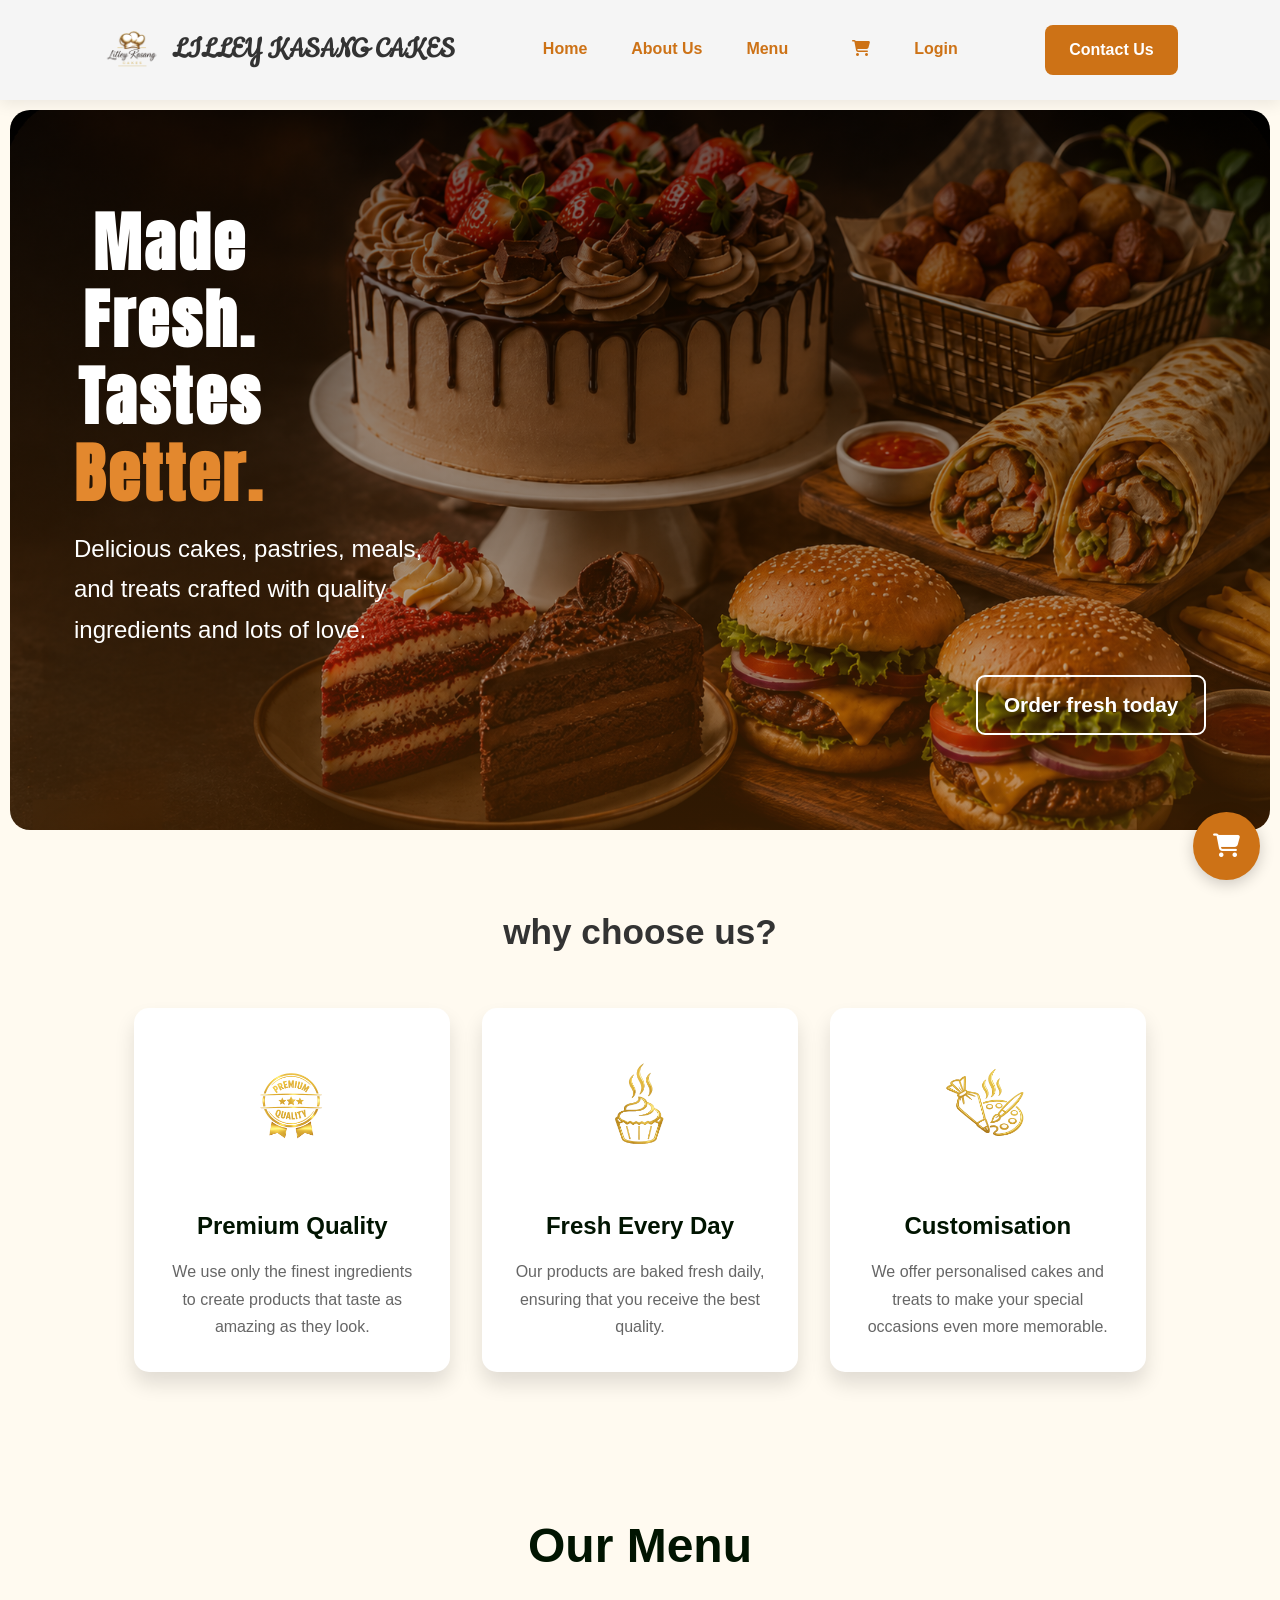
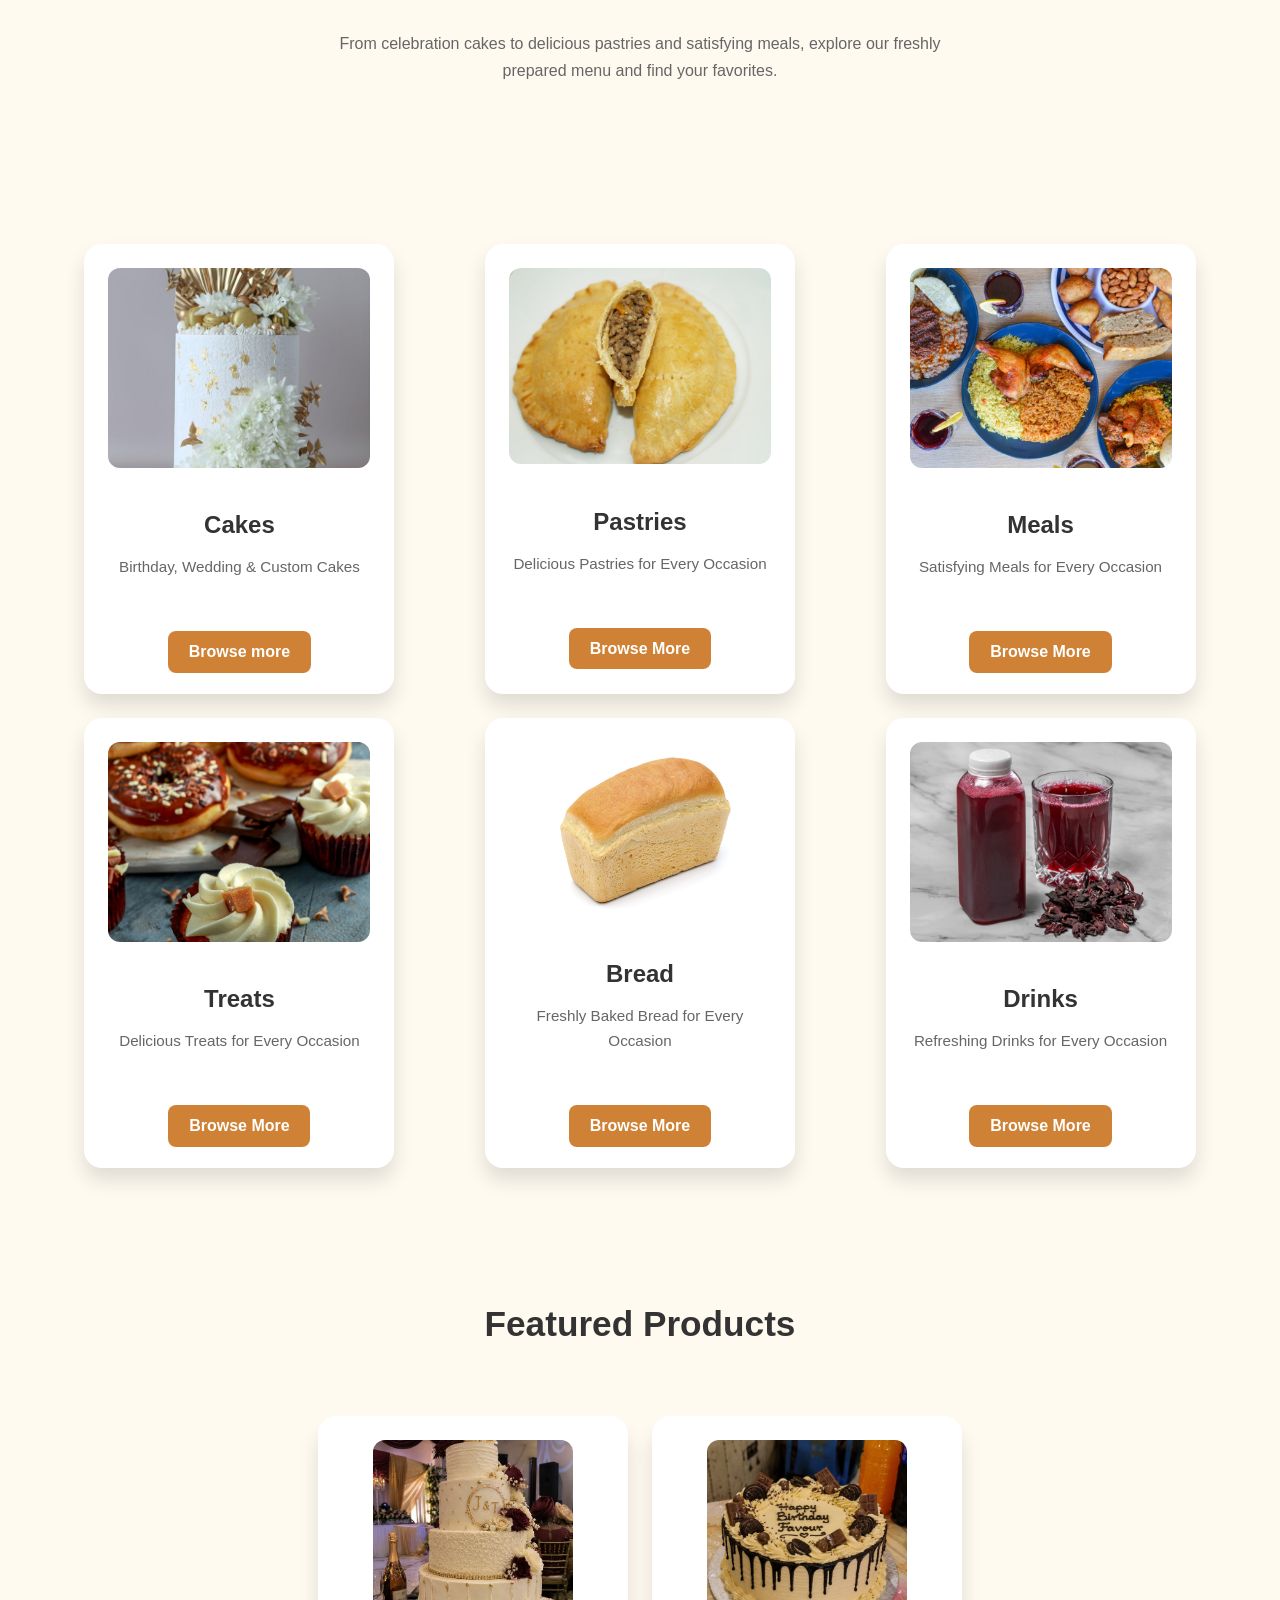
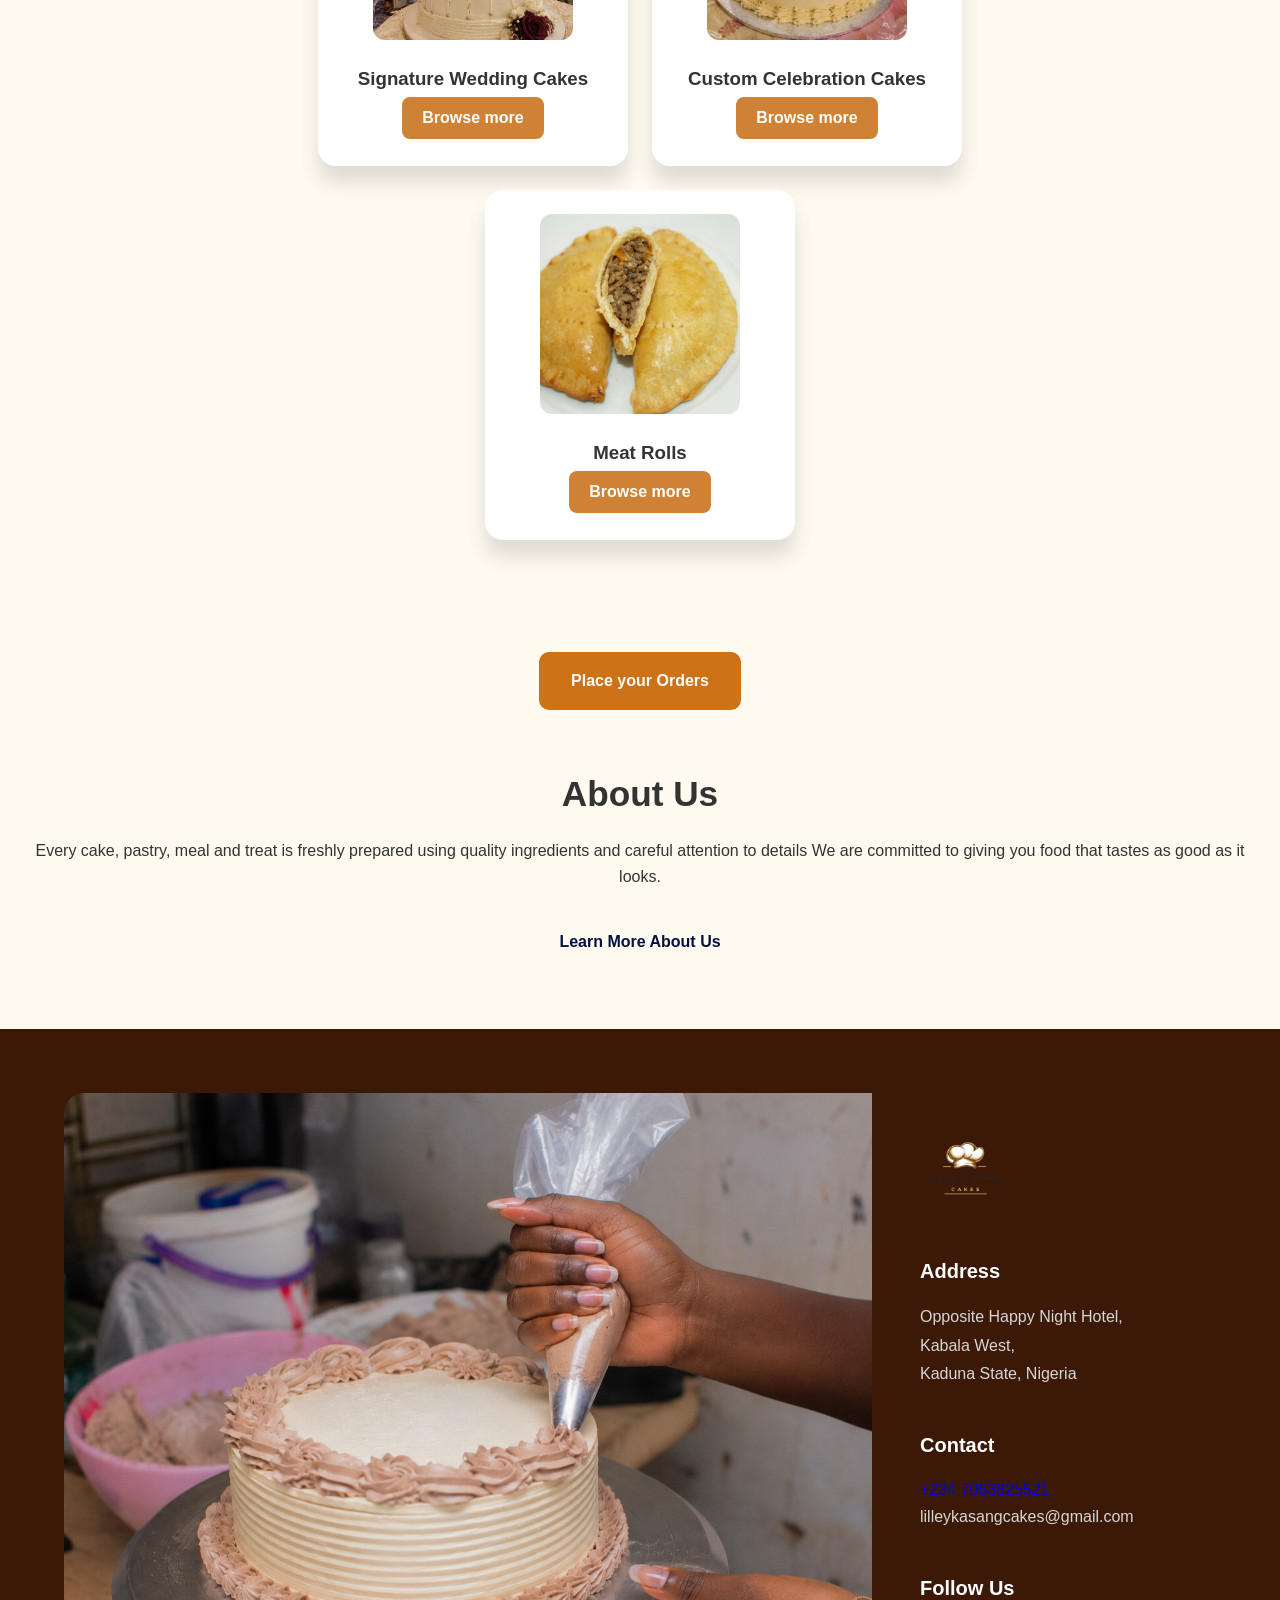
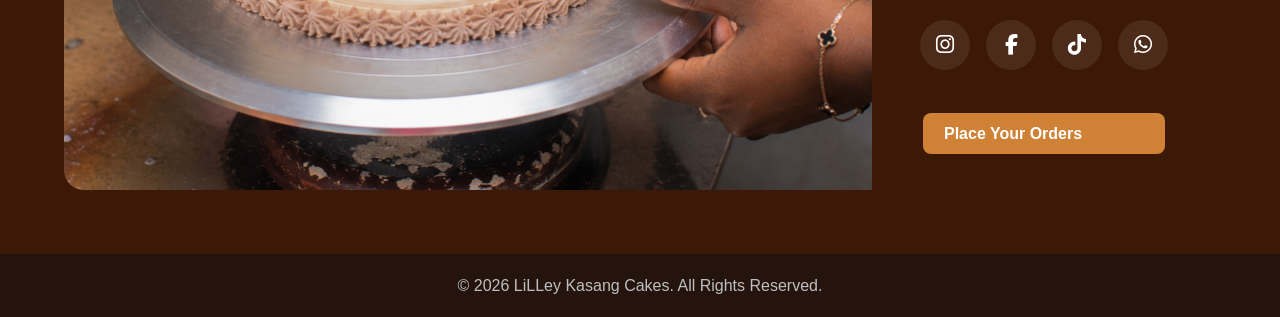
==== commit 7d59b2a4: "added map" ====
--- a/index.html
+++ b/index.html
@@ -134,6 +134,7 @@
                 <p>Every cake, pastry, meal and treat is freshly prepared using quality ingredients and careful attention to details We are committed to giving you food that tastes as good as it looks.</p>
                 <a class="about" href="/about.html">Learn More About Us</a>
             </section>
+            <a href="/cart.html" class="fixCart" id="cartFixIcon"><i class="fa-solid fa-cart-shopping"></i></a>
         </main>
         <footer class="footer">
             <div class="footerImage">
--- a/style.css
+++ b/style.css
@@ -1326,4 +1326,75 @@
 
 #cartNotification.show {
     opacity: 1;
+}
+
+.signupForm{
+    display: flex;
+    flex-direction: column;
+    gap: 1rem;
+}
+
+.fixCart{
+    position: fixed;
+    bottom: 20px;
+    right: 20px;
+    background-color: #cd7216;
+    color: #fff;
+    padding: 15px 20px;
+    border-radius: 50%;
+    font-size: 1.5rem;
+    box-shadow: 0 4px 15px rgba(0,0,0,.2);
+    transition: background-color .3s ease, transform .3s ease;
+}
+
+.fixCart:hover{
+    background-color: #723903;
+    transform: translateY(-3px);
+}
+
+/* Map Container & Actions Wrapper */
+.mapWrapper {
+  width: 100%;
+  max-width: 600px;
+  margin: 1.5rem auto;
+  background-color: var(--cardBg, #ffffff);
+  border-radius: 16px;
+  overflow: hidden;
+  box-shadow: 0 10px 25px rgba(230, 81, 0, 0.15);
+  border: 1px solid var(--borderColor, #ffe0b2);
+}
+
+.mapWrapper iframe {
+  width: 100%;
+  height: 350px;
+  display: block;
+}
+
+/* Button Container under Map */
+.mapActions {
+  padding: 1.2rem;
+  text-align: center;
+  background-color: var(--cardBg, #ffffff);
+}
+
+.directionsBtn {
+  display: inline-block;
+  width: 60%;
+  padding: 0.85rem 1.2rem;
+  background-color: #e65100;
+  color: #ffffff;
+  text-decoration: none;
+  font-size: 1rem;
+  font-weight: bold;
+  border-radius: 8px;
+  box-sizing: border-box;
+  transition: background-color 0.2s ease, transform 0.1s ease;
+}
+
+.directionsBtn:hover {
+  background-color: var(--accentHover, #ff9800);
+}
+
+.directionsBtn:active {
+  transform: scale(0.98);
 }
